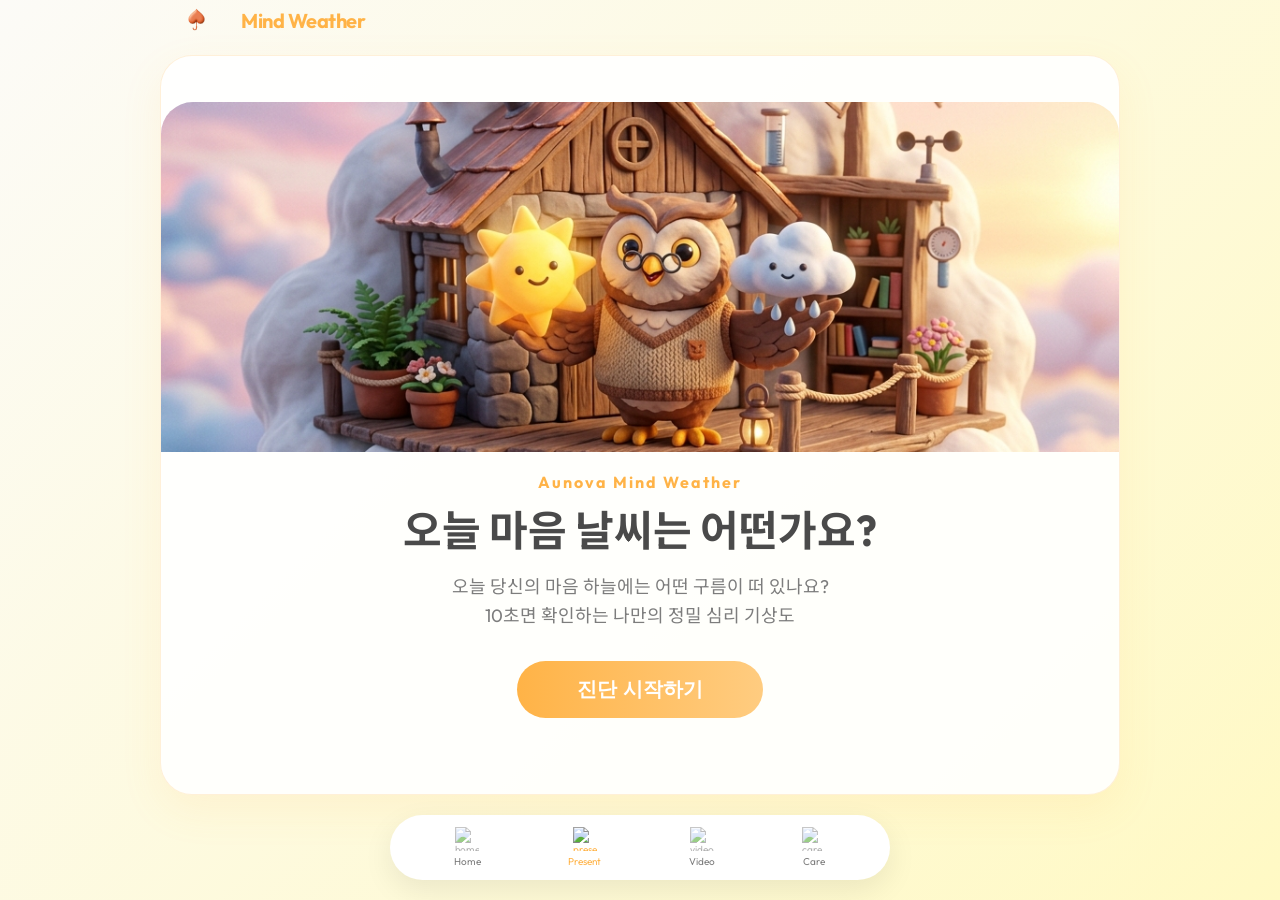
==== index.html @ 7d29cfa2 "style: update menu labels to Home, Present, Video, and Care" ====
<!DOCTYPE html>
<html lang="ko">
<head>
    <meta charset="UTF-8">
    <meta name="viewport" content="width=device-width, initial-scale=1.0">
    <title>마인드웨더(Mind Weather) | 내 마음의 기상 특보</title>
    <meta name="description" content="오늘 당신의 마음 날씨는 어떤가요? 5개 질문으로 알아보는 정밀 심리 기상도.">
    
    <!-- Google Fonts -->
    <link href="https://fonts.googleapis.com/css2?family=Outfit:wght@300;500;700&family=Noto+Sans+KR:wght@300;500;700&display=swap" rel="stylesheet">
    
    <style>
        :root {
            --bg-gradient: linear-gradient(135deg, #FCFBF7 0%, #FFF9C4 100%);
            --primary-color: #FFB347;
            --secondary-color: #E0F2F1;
            --accent-color: #FFE0B2;
            --text-main: #4A4A4A;
            --text-sub: #7D7D7D;
            --box-bg: rgba(255, 255, 255, 0.9);
            --glass-border: rgba(255, 179, 71, 0.2);
        }
        * { margin: 0; padding: 0; box-sizing: border-box; }
        body {
            font-family: 'Outfit', 'Noto Sans KR', sans-serif;
            background: var(--bg-gradient);
            height: 100vh;
            display: flex;
            justify-content: center;
            align-items: center; /* Center again for one-screen view */
            overflow-x: hidden;
            overflow-y: auto;
            color: var(--text-main);
            -ms-overflow-style: none; /* IE and Edge */
            scrollbar-width: none; /* Firefox */
        }
        body::-webkit-scrollbar { display: none; } /* Chrome, Safari and Opera */
        #app-container {
            width: 100%;
            max-width: 480px;
            min-height: 100vh;
            display: flex;
            flex-direction: column;
            position: relative;
            padding: 20px 20px 120px 20px; /* Increased bottom padding for nav */
            box-sizing: border-box;
        }
        .header-logo {
            display: flex;
            align-items: center;
            gap: 8px;
            margin-bottom: 15px;
            z-index: 10;
        }
        .top-logo-img { height: 36px; width: auto; object-fit: contain; }
        .top-logo-text { font-size: 18px; font-weight: 700; color: var(--primary-color); letter-spacing: -0.5px; }
        
        section {
            display: none;
            flex-direction: column;
            align-items: center;
            flex: 1;
            animation: fadeIn 0.5s ease;
        }
        section.active { display: flex; }
        @keyframes fadeIn {
            from { opacity: 0; transform: translateY(10px); }
            to { opacity: 1; transform: translateY(0); }
        }
        .content-box, .question-box, .result-box {
            background: var(--box-bg);
            border: 1px solid var(--glass-border);
            border-radius: 32px;
            padding: 40px 30px;
            width: 100%;
            box-sizing: border-box;
            box-shadow: 0 15px 40px rgba(255, 179, 71, 0.1);
            text-align: center;
        }
        .intro-image-wrapper {
            width: calc(100% + 60px); height: 280px;
            margin: -40px -30px 30px -30px;
            border-radius: 32px 32px 0 0;
            overflow: hidden;
        }
        .intro-img { width: 100%; height: 100%; object-fit: cover; }
        .brand-title {
            font-size: 14px; color: var(--primary-color);
            letter-spacing: 2px; margin-bottom: 5px;
        }
        .test-title { font-size: 32px; margin-bottom: 15px; font-weight: 700; }
        .test-desc {
            font-size: 16px; color: var(--text-sub);
            line-height: 1.6; margin-bottom: 40px;
        }
        .primary-btn {
            background: linear-gradient(to right, var(--primary-color), #FFCC80);
            color: white; border: none;
            padding: 15px 40px; border-radius: 50px;
            font-size: 18px; font-weight: 700;
            cursor: pointer;
            transition: transform 0.3s ease, box-shadow 0.3s ease;
        }
        .primary-btn:hover {
            transform: scale(1.05);
            box-shadow: 0 5px 20px rgba(255, 179, 71, 0.4);
        }
        .progress-bar-container {
            width: 100%; height: 8px;
            background: rgba(0,0,0,0.05);
            border-radius: 10px; margin-bottom: 30px; overflow: hidden;
        }
        #progress-bar-fill {
            width: 10%; height: 100%;
            background: var(--primary-color);
            transition: width 0.3s ease;
        }
        #question-number {
            font-size: 14px; color: var(--primary-color);
            font-weight: 700; margin-bottom: 10px; display: block;
        }
        #question-text { font-size: 22px; margin-bottom: 30px; line-height: 1.4; }
        .option-btn {
            width: 100%; background: white;
            border: 1px solid #ddd; padding: 15px 20px;
            border-radius: 15px; margin-bottom: 12px;
            font-size: 16px; cursor: pointer;
            transition: all 0.2s ease; text-align: left;
        }
        .option-btn:hover {
            border-color: var(--primary-color);
            background: #FFF8E1;
        }
        .result-label { font-size: 16px; color: var(--text-sub); }
        #result-type {
            font-size: 40px; margin: 10px 0 15px 0;
            color: var(--primary-color);
        }
        #result-diagnosis {
            font-size: 15px; color: var(--text-sub);
            line-height: 1.6; margin-bottom: 20px;
        }
        .result-image-wrapper {
            width: 100%; height: 220px;
            background: white; border-radius: 20px;
            margin-bottom: 20px; overflow: hidden;
        }
        #result-img { width: 100%; height: 100%; object-fit: cover; }
        #care-video-section { margin: 15px 0; text-align: left; }
        #care-title {
            font-size: 14px; font-weight: 700;
            color: var(--primary-color);
            margin-bottom: 10px; display: block;
        }
        .video-card {
            background: var(--accent-color); padding: 18px;
            border-radius: 20px; display: flex;
            align-items: center; gap: 15px;
            cursor: pointer; transition: transform 0.2s ease;
        }
        .video-card:hover { transform: scale(1.02); }
        .video-play-btn {
            width: 40px; height: 40px;
            background: white; border-radius: 50%;
            display: flex; justify-content: center;
            align-items: center; color: var(--primary-color);
            font-weight: 700; flex-shrink: 0;
        }
        #care-video-text { font-size: 15px; font-weight: 500; }
        .action-btns { display: flex; gap: 10px; margin-top: 15px; }
        .share-btn, .community-btn {
            flex: 1; padding: 12px; border-radius: 50px;
            border: none; font-weight: 700; cursor: pointer;
            font-size: 14px;
        }
        .share-btn { background: #f5f5f5; color: var(--text-main); }
        .community-btn { background: var(--primary-color); color: white; }
        #bottom-nav {
            position: fixed; bottom: 20px;
            left: 50%; transform: translateX(-50%);
            width: calc(100% - 40px);
            max-width: 440px;
            background: white; height: 65px;
            border-radius: 35px; display: flex;
            justify-content: space-around; align-items: center;
            box-shadow: 0 10px 30px rgba(0,0,0,0.08);
            padding: 0 20px;
            z-index: 100;
        }
        .nav-item {
            display: flex; flex-direction: column;
            align-items: center; font-size: 10px;
            color: var(--text-sub); cursor: pointer;
        }
        .nav-item.active { color: var(--primary-color); }
        .nav-icon { width: 24px; height: 24px; margin-bottom: 4px; opacity: 0.6; }
        .nav-item.active .nav-icon { opacity: 1; }
        /* Loading animation */
        .loading-content { text-align: center; padding-top: 40%; }
        .cloud-loader {
            width: 80px; height: 50px;
            margin: 0 auto 30px auto;
            background: var(--primary-color);
            border-radius: 50px;
            position: relative;
            animation: pulse 1.5s ease-in-out infinite;
        }
        .cloud-loader::before {
            content: ''; position: absolute;
            width: 40px; height: 40px;
            background: var(--primary-color);
            border-radius: 50%;
            top: -20px; left: 15px;
        }
        @keyframes pulse {
            0%, 100% { transform: scale(1); opacity: 0.8; }
            50% { transform: scale(1.1); opacity: 1; }
        }
        .loading-content p {
            font-size: 16px; color: var(--text-sub);
        }
        /* Scrollable result */
        .result-box {
            padding-bottom: 20px;
        }
        /* Video Modal */
        .modal-overlay {
            display: none; position: fixed; top: 0; left: 0; width: 100%; height: 100%;
            background: rgba(0,0,0,0.8); z-index: 1000; justify-content: center; align-items: center;
        }
        .modal-overlay.active { display: flex; animation: fadeIn 0.3s; }
        .modal-content {
            width: 90%; max-width: 500px; background: white; border-radius: 20px; padding: 15px; position: relative;
        }
        .close-btn {
            position: absolute; top: -40px; right: 0; background: none; border: none; color: white;
            font-size: 30px; cursor: pointer;
        }
        .iframe-container {
            position: relative; width: 100%; padding-bottom: 56.25%; /* 16:9 ratio */ height: 0; overflow: hidden; border-radius: 10px;
        }
        .iframe-container iframe {
            position: absolute; top: 0; left: 0; width: 100%; height: 100%;
        }

        /* Responsive PC Additions - Optimized for One-Screen View */
        @media (min-width: 1024px) {
            #app-container { max-width: 1000px; height: 90vh; padding-bottom: 20px; padding-top: 0; }
            #bottom-nav { 
                position: relative; /* Inside container at bottom */
                max-width: 500px; 
                margin: 20px auto 0 auto;
                bottom: 0; left: 0; transform: none;
            }
            .content-box, .question-box, .result-box { 
                padding: 30px 50px; 
                flex: 1;
                display: flex;
                flex-direction: column;
                justify-content: center;
                align-items: center;
            }
            .intro-image-wrapper {
                width: calc(100% + 100px);
                margin: -30px -50px 20px -50px;
                height: 350px; /* Reduced to fit screen */
            }
            .brand-title { font-size: 16px; }
            .test-title { font-size: 42px; margin-bottom: 15px; }
            .test-desc { font-size: 18px; margin-bottom: 30px; }
            .primary-btn { font-size: 20px; padding: 15px 60px; }
            
            .top-logo-img { height: 40px; }
            .top-logo-text { font-size: 20px; }
            
            #question-text { font-size: 28px; }
            .option-btn { font-size: 18px; padding: 18px 30px; }
            
            #result-type { font-size: 56px; }
            #result-diagnosis { font-size: 18px; line-height: 1.5; margin-bottom: 15px; }
            .result-image-wrapper { height: 320px; margin-bottom: 15px; }
            
            #care-video-section { flex: 0; width: 100%; margin: 10px 0; }
            .action-btns { margin-top: 10px; width: 100%; }
        }
    </style>
</head>
<body>
    <div id="app-container">
        <!-- Header Logo -->
        <header class="header-logo">
            <img src="assets/logo.png" alt="Mind Weather Logo" class="top-logo-img">
            <span class="top-logo-text">Mind Weather</span>
        </header>

        <!-- Start Screen -->
        <section id="start-screen" class="active">
            <div class="content-box">
                <div class="intro-image-wrapper">
                    <img src="assets/intro.png" alt="내 마음의 기상청" class="intro-img">
                </div>
                <h1 class="brand-title">Aunova Mind Weather</h1>
                <h2 class="test-title">오늘 마음 날씨는 어떤가요?</h2>
                <p class="test-desc">오늘 당신의 마음 하늘에는 어떤 구름이 떠 있나요?<br>10초면 확인하는 나만의 정밀 심리 기상도</p>
                <button id="start-btn" class="primary-btn">진단 시작하기</button>
            </div>
        </section>

        <!-- Question Screen -->
        <section id="question-screen">
            <div class="progress-bar-container">
                <div id="progress-bar-fill"></div>
            </div>
            <div class="question-box">
                <span id="question-number">Question 01</span>
                <h2 id="question-text">질문을 불러오는 중입니다...</h2>
                <div id="options-container"></div>
            </div>
        </section>

        <!-- Loading Screen -->
        <section id="loading-screen">
            <div class="loading-content">
                <div class="cloud-loader"></div>
                <p>마음 기상청에서 정밀 분석 중입니다...</p>
            </div>
        </section>

        <!-- Result Screen -->
        <section id="result-screen">
            <div class="result-box">
                <span class="result-label">오늘 내 마음의 날씨는</span>
                <h1 id="result-type">맑음</h1>
                <div class="result-image-wrapper">
                    <img id="result-img" src="" alt="결과 이미지">
                </div>
                <p id="result-diagnosis"></p>
                <div id="care-video-section">
                    <span id="care-title">추천 처방 영상</span>
                    <div class="video-card" id="care-video-btn">
                        <div class="video-play-btn">▶</div>
                        <p id="care-video-text">명상 영상 보러가기</p>
                    </div>
                </div>
                <div class="action-btns">
                    <button class="share-btn" id="share-btn">공유하기</button>
                    <button class="community-btn" id="community-btn">커뮤니티 입장</button>
                </div>
            </div>
        </section>

        <!-- Video Modal -->
        <div id="video-modal" class="modal-overlay">
            <div class="modal-content">
                <button id="close-modal-btn" class="close-btn">&times;</button>
                <div class="iframe-container">
                    <iframe id="video-iframe" src="" frameborder="0" allow="accelerometer; autoplay; clipboard-write; encrypted-media; gyroscope; picture-in-picture" allowfullscreen></iframe>
                </div>
            </div>
        </div>

        <!-- Bottom Navigation -->
        <nav id="bottom-nav">
            <div class="nav-item">
                <img src="https://img.icons8.com/material-rounded/48/home.png" class="nav-icon" alt="home">
                <span>Home</span>
            </div>
            <div class="nav-item active">
                <img src="https://img.icons8.com/material-rounded/48/gift.png" class="nav-icon" alt="present">
                <span>Present</span>
            </div>
            <div class="nav-item">
                <img src="https://img.icons8.com/material-rounded/48/video-playlist.png" class="nav-icon" alt="video">
                <span>Video</span>
            </div>
            <div class="nav-item">
                <img src="https://img.icons8.com/material-rounded/48/customer-support.png" class="nav-icon" alt="care">
                <span>Care</span>
            </div>
        </nav>
    </div>

    <script>
    /**
     * Mind Weather - All-in-One Engine v3.0
     * All data embedded inline to eliminate 404 issues
     */
    console.log("Aunova Mind Engine v3.0.0 All-in-One");

    // ===== EMBEDDED DATA =====
    const questions = [
        {
            id: 1,
            text: "오늘 아침 눈을 떴을 때, 당신의 마음 하늘은 어떤 풍경이었나요?",
            options: [
                {text: "밝은 햇살이 비치는 맑은 하늘 ☀️", score: 0},
                {text: "햇살은 있지만 어딘가 개운하지 않은 살짝 흐린 하늘", score: 3},
                {text: "뿌연 구름이 끼어 해가 보이지 않는 하늘 ☁️", score: 5},
                {text: "비가 올 것 같은 어둡고 무거운 하늘", score: 8},
                {text: "눈앞이 보이지 않는 자욱한 안개 속 🌫️", score: 10}
            ]
        },
        {
            id: 2,
            text: "업무나 일상적인 일들을 시작할 때, 마음의 대기 압력은 어떤가요?",
            options: [
                {text: "기분 좋게 발걸음이 가벼운 고기압 💪", score: 0},
                {text: "할 만하지만 예전만큼의 열정은 아닌 상태", score: 3},
                {text: "시작은 하지만 금방 지치는 불안정한 기압", score: 6},
                {text: "조금만 건드려도 소나기가 올 것 같은 저기압 🌧️", score: 8},
                {text: "숨쉬기조차 벅찬 무거운 압박감 ⛈️", score: 10}
            ]
        },
        {
            id: 3,
            text: "집중력이 흐트러질 때, 어떤 행동 패턴이 나타나나요?",
            options: [
                {text: "잠깐 쉬고 다시 활기차게 집중한다 ✨", score: 0},
                {text: "쉬는 시간이 점점 길어지지만 결국 돌아온다", score: 3},
                {text: "죄책감을 느끼면서도 멍하니 스마트폰을 본다 📱", score: 6},
                {text: "그만해야지 하면서도 무기력하게 계속 본다", score: 8},
                {text: "이미 모든 의욕을 상실해 폰조차 보기 힘들다 😶", score: 10}
            ]
        },
        {
            id: 4,
            text: "최근 주변의 좋은 소식이나 슬픈 소식을 들었을 때, 어떻게 느끼시나요?",
            options: [
                {text: "함께 기뻐하거나 슬퍼하며 온전히 공감한다 🤗", score: 0},
                {text: "공감은 하지만 예전처럼 깊이 느껴지진 않는다", score: 3},
                {text: "반응은 하지만 마음속은 무덤덤한 느낌이다", score: 6},
                {text: "나와는 상관없는 일인 듯 감정이 메마른 느낌이다 🏜️", score: 8},
                {text: "더 이상 인간관계 자체에 에너지를 쓰고 싶지 않다", score: 10}
            ]
        },
        {
            id: 5,
            text: "당신에게 '휴식'이란 현재 어떤 의미인가요?",
            options: [
                {text: "새로운 에너지를 채우는 설레는 시간 🌈", score: 0},
                {text: "쉬면 나아지긴 하지만 완전히 회복되진 않는다", score: 3},
                {text: "잠시 멈춰서 간신히 숨을 고르는 시간 😮‍💨", score: 6},
                {text: "쉬어도 죄책감이 들어 제대로 쉬지 못한다", score: 8},
                {text: "아무리 쉬어도 풀리지 않는 늪 같은 시간 🕳️", score: 10}
            ]
        }
    ];

    const resultMapping = [
        {
            type: "맑음 (Clear)",
            score_range: [0, 12],
            image_path: "./assets/clear.png",
            title: "쾌청한 아침 햇살이 내리쬐는 마음",
            diagnosis: "현재 당신의 마음은 구름 한 점 없는 맑은 상태입니다. 에너지가 넘치고 새로운 도전을 시작하기에 최적의 기기압을 가지고 있네요!",
            care_title: "에너지를 더 채워주는 추천 명상",
            care_video_url: "https://www.youtube.com/watch?v=5V2E_7y8iOk",
            color: "#FFB347"
        },
        {
            type: "흐림 (Cloudy)",
            score_range: [13, 25],
            image_path: "./assets/cloudy.png",
            title: "부드러운 구름이 해를 가린 마음",
            diagnosis: "조금씩 피로가 쌓여 시야가 흐려지고 있습니다. 자칫하면 소나기가 내릴 수 있는 불안정한 대기 상태입니다.",
            care_title: "무거워진 마음을 비우는 쇼츠",
            care_video_url: "https://www.youtube.com/shorts/50uXgR9pGz4",
            color: "#FFE0B2"
        },
        {
            type: "안개 (Foggy)",
            score_range: [26, 38],
            image_path: "./assets/foggy.png",
            title: "길을 잃은 자욱한 안개 속 마음",
            diagnosis: "번아웃이 이미 시작되었을 가능성이 커요. 내가 어디로 가고 있는지 흐릿해진 상태입니다.",
            care_title: "안개를 헤쳐나가는 보이스 명상",
            care_video_url: "https://www.youtube.com/watch?v=3R4M7wT8P24",
            color: "#E0F2F1"
        },
        {
            type: "폭풍 (Stormy)",
            score_range: [39, 50],
            image_path: "./assets/stormy.png",
            title: "번개와 폭풍우가 몰아치는 마음",
            diagnosis: "현재 심각한 정서적 탈진 상태입니다. 작은 자극에도 무너질 듯 위태로운 폭풍 경보가 발령되었습니다.",
            care_title: "폭풍우를 멈추는 긴급 마음 처방",
            care_video_url: "https://www.youtube.com/watch?v=MIr3rsfCk_Y",
            color: "#FF8A65"
        }
    ];

    // ===== ENGINE LOGIC =====
    let currentQuestion = 0;
    let totalScore = 0;
    let currentCareUrl = "";

    const startScreen = document.getElementById('start-screen');
    const questionScreen = document.getElementById('question-screen');
    const loadingScreen = document.getElementById('loading-screen');
    const resultScreen = document.getElementById('result-screen');
    const startBtn = document.getElementById('start-btn');
    const questionText = document.getElementById('question-text');
    const optionsContainer = document.getElementById('options-container');
    const progressBar = document.getElementById('progress-bar-fill');
    const questionNumber = document.getElementById('question-number');
    const resultType = document.getElementById('result-type');
    const resultDiagnosis = document.getElementById('result-diagnosis');
    const resultImg = document.getElementById('result-img');
    const careVideoText = document.getElementById('care-video-text');
    const careTitleLabel = document.getElementById('care-title');

    // Start Test
    startBtn.addEventListener('click', () => {
        startScreen.classList.remove('active');
        questionScreen.classList.add('active');
        displayQuestion();
    });

    // Display Question
    function displayQuestion() {
        if (currentQuestion >= questions.length) {
            showLoading();
            return;
        }
        const q = questions[currentQuestion];
        questionNumber.innerText = `Question ${String(currentQuestion + 1).padStart(2, '0')}`;
        questionText.innerText = q.text;
        progressBar.style.width = `${((currentQuestion + 1) / questions.length) * 100}%`;
        optionsContainer.innerHTML = '';
        q.options.forEach(opt => {
            const btn = document.createElement('button');
            btn.className = 'option-btn';
            btn.innerText = opt.text;
            btn.onclick = () => selectOption(opt.score);
            optionsContainer.appendChild(btn);
        });
    }

    // Handle Option Selection
    function selectOption(score) {
        totalScore += score;
        currentQuestion++;
        displayQuestion();
    }

    // Loading
    function showLoading() {
        questionScreen.classList.remove('active');
        loadingScreen.classList.add('active');
        setTimeout(() => {
            loadingScreen.classList.remove('active');
            showResult();
        }, 2500);
    }

    // Show Result
    function showResult() {
        resultScreen.classList.add('active');
        const result = resultMapping.find(r =>
            totalScore >= r.score_range[0] && totalScore <= r.score_range[1]
        ) || resultMapping[0];

        resultType.innerText = result.type;
        resultType.style.color = result.color;
        resultDiagnosis.innerText = result.diagnosis;
        resultImg.src = result.image_path;
        careTitleLabel.innerText = result.care_title;
        currentCareUrl = result.care_video_url;
        careVideoText.innerText = `클릭하여 ${result.type.split(' ')[0]} 처방 영상 보기`;
    }

    // Care Video Click
    const videoModal = document.getElementById('video-modal');
    const videoIframe = document.getElementById('video-iframe');
    const closeModalBtn = document.getElementById('close-modal-btn');

    document.getElementById('care-video-btn').addEventListener('click', (e) => {
        e.preventDefault();
        if (currentCareUrl) {
            let embedUrl = currentCareUrl;
            if (currentCareUrl.includes('watch?v=')) {
                embedUrl = currentCareUrl.replace('watch?v=', 'embed/');
            } else if (currentCareUrl.includes('shorts/')) {
                embedUrl = currentCareUrl.replace('shorts/', 'embed/');
            }
            videoIframe.src = embedUrl;
            videoModal.classList.add('active');
        } else {
            alert("처방 영상을 준비 중입니다.");
        }
    });

    closeModalBtn.addEventListener('click', () => {
        videoModal.classList.remove('active');
        videoIframe.src = "";
    });

    videoModal.addEventListener('click', (e) => {
        if (e.target === videoModal) {
            videoModal.classList.remove('active');
            videoIframe.src = "";
        }
    });

    // Share Button
    document.getElementById('share-btn').addEventListener('click', () => {
        if (navigator.share) {
            navigator.share({
                title: '마인드웨더 - 내 마음의 기상 특보',
                text: `나의 마음 날씨: ${resultType.innerText}`,
                url: window.location.href
            });
        } else {
            navigator.clipboard.writeText(window.location.href);
            alert('링크가 복사되었습니다!');
        }
    });

    // Community Button
    document.getElementById('community-btn').addEventListener('click', () => {
        window.open('https://open.kakao.com/', '_blank');
    });
    </script>
</body>
</html>
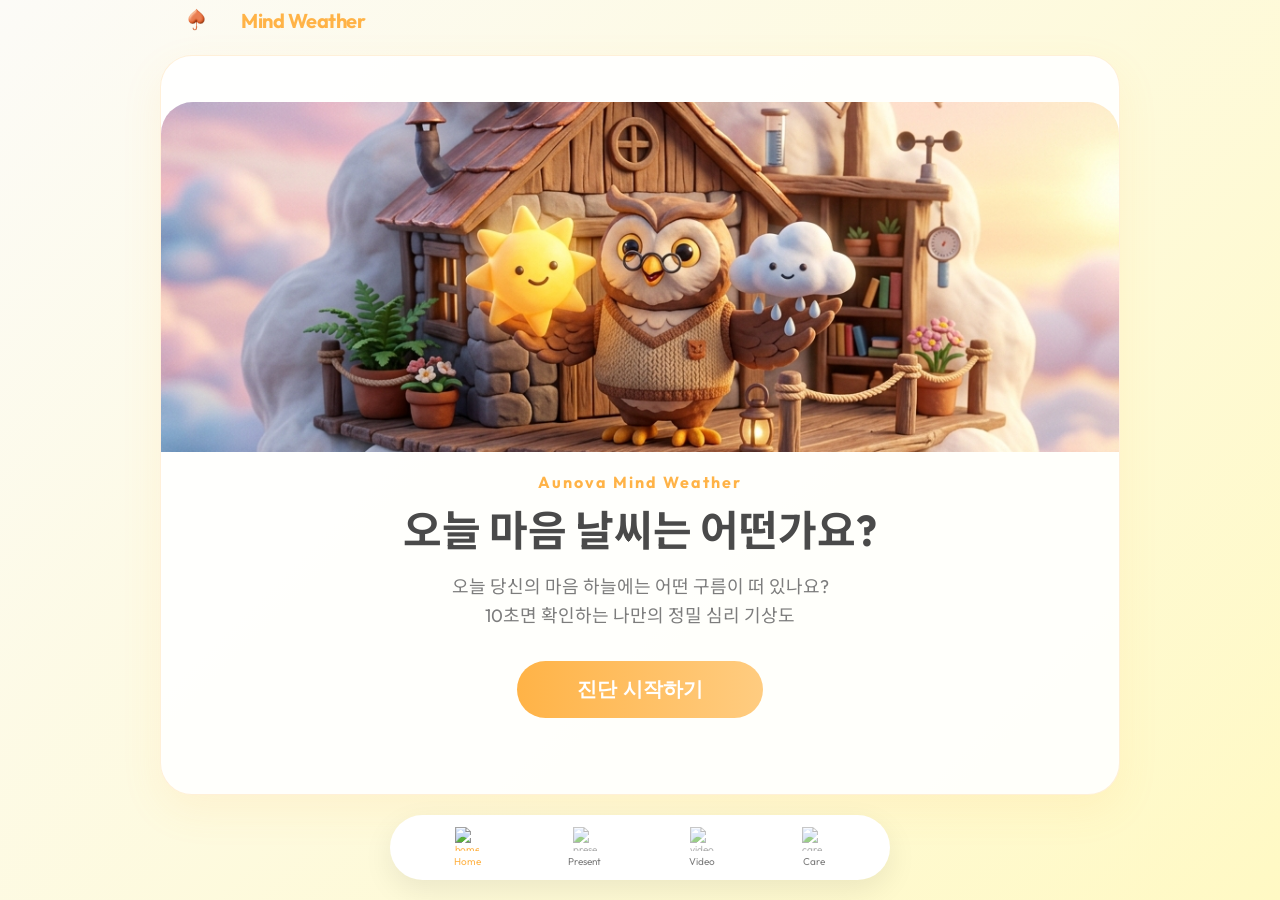
==== commit 6efcc9cd: "feat: implement dynamic navigation active state and home landing logic" ====
--- a/index.html
+++ b/index.html
@@ -361,19 +361,19 @@
 
         <!-- Bottom Navigation -->
         <nav id="bottom-nav">
-            <div class="nav-item">
+            <div class="nav-item active" onclick="setNavActive(this)">
                 <img src="https://img.icons8.com/material-rounded/48/home.png" class="nav-icon" alt="home">
                 <span>Home</span>
             </div>
-            <div class="nav-item active">
+            <div class="nav-item" onclick="setNavActive(this)">
                 <img src="https://img.icons8.com/material-rounded/48/gift.png" class="nav-icon" alt="present">
                 <span>Present</span>
             </div>
-            <div class="nav-item">
+            <div class="nav-item" onclick="setNavActive(this)">
                 <img src="https://img.icons8.com/material-rounded/48/video-playlist.png" class="nav-icon" alt="video">
                 <span>Video</span>
             </div>
-            <div class="nav-item">
+            <div class="nav-item" onclick="setNavActive(this)">
                 <img src="https://img.icons8.com/material-rounded/48/customer-support.png" class="nav-icon" alt="care">
                 <span>Care</span>
             </div>
@@ -616,10 +616,22 @@
         }
     });
 
-    // Community Button
-    document.getElementById('community-btn').addEventListener('click', () => {
-        window.open('https://open.kakao.com/', '_blank');
-    });
+    // Navigation Active State Handler
+    window.setNavActive = function(element) {
+        document.querySelectorAll('.nav-item').forEach(nav => nav.classList.remove('active'));
+        element.classList.add('active');
+        
+        const label = element.querySelector('span').innerText;
+        if (label === 'Home') {
+            location.reload(); // Simple way to go back to landing for now
+        } else if (label === 'Present') {
+            alert("선물(굿즈) 페이지는 준비 중입니다.");
+        } else if (label === 'Video') {
+            alert("영상 페이지는 준비 중입니다.");
+        } else if (label === 'Care') {
+            alert("상담사 연결 페이지는 준비 중입니다.");
+        }
+    };
     </script>
 </body>
 </html>
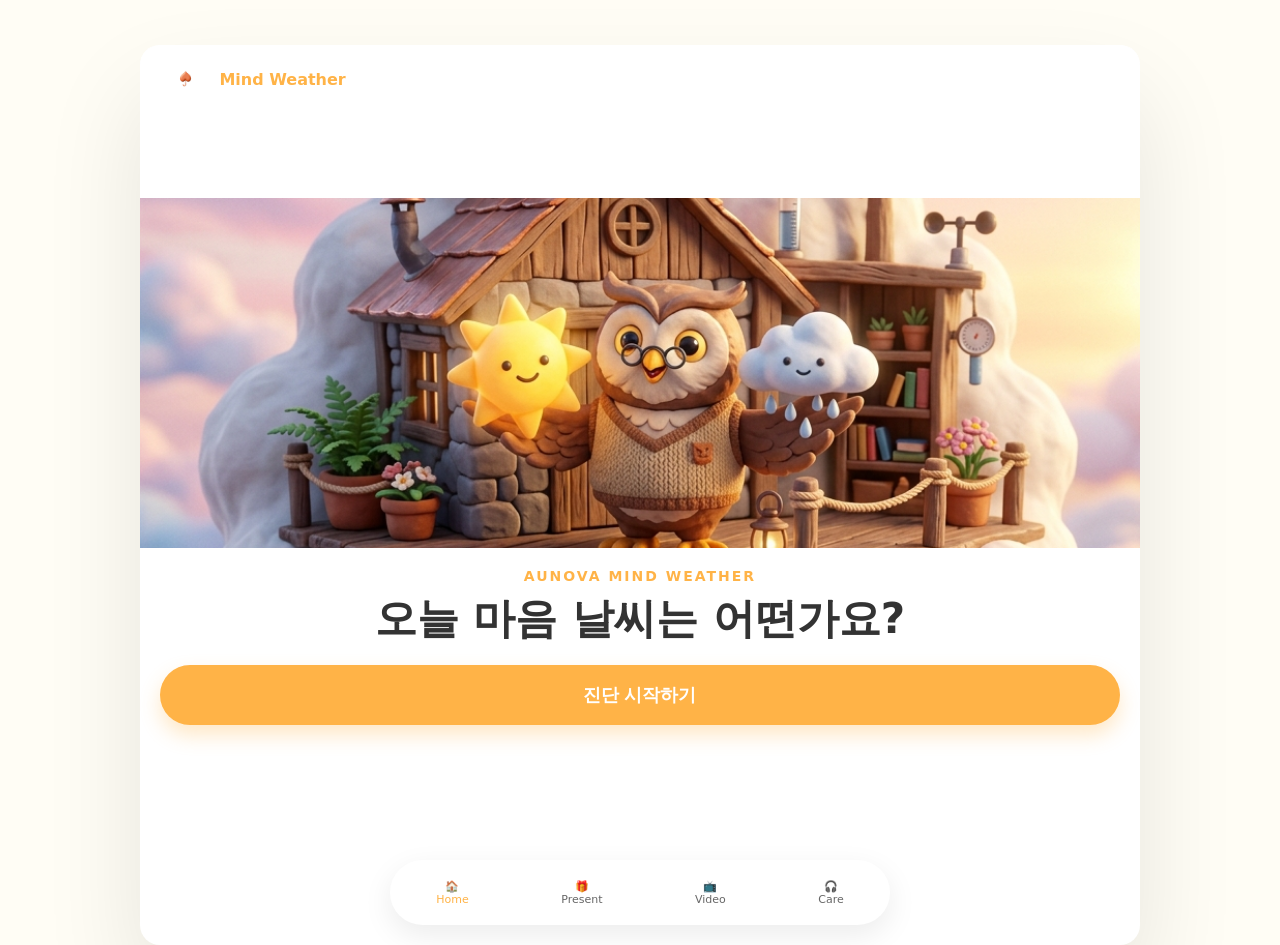
==== commit 9b3a7a29: "fix: apply index.html changes for Vercel deploy" ====
--- a/index.html
+++ b/index.html
@@ -3,322 +3,205 @@
 <head>
     <meta charset="UTF-8">
     <meta name="viewport" content="width=device-width, initial-scale=1.0">
-    <title>마인드웨더(Mind Weather) | 내 마음의 기상 특보</title>
-    <meta name="description" content="오늘 당신의 마음 날씨는 어떤가요? 5개 질문으로 알아보는 정밀 심리 기상도.">
-    
-    <!-- Google Fonts -->
-    <link href="https://fonts.googleapis.com/css2?family=Outfit:wght@300;500;700&family=Noto+Sans+KR:wght@300;500;700&display=swap" rel="stylesheet">
-    
+    <title>마인드웨더 (Mind Weather) | 내 마음의 기상청</title>
+    <link rel="icon" href="assets/favicon.ico">
     <style>
         :root {
-            --bg-gradient: linear-gradient(135deg, #FCFBF7 0%, #FFF9C4 100%);
-            --primary-color: #FFB347;
-            --secondary-color: #E0F2F1;
-            --accent-color: #FFE0B2;
-            --text-main: #4A4A4A;
-            --text-sub: #7D7D7D;
-            --box-bg: rgba(255, 255, 255, 0.9);
-            --glass-border: rgba(255, 179, 71, 0.2);
-        }
-        * { margin: 0; padding: 0; box-sizing: border-box; }
+            --primary-color: #FFB347; /* Warm Orange */
+            --secondary-color: #64B5F6; /* Sky Blue */
+            --accent-color: #FFF9C4; /* Soft Yellow */
+            --text-main: #333333;
+            --text-sub: #666666;
+            --bg-color: #FFFFFF;
+        }
+        * { box-sizing: border-box; margin: 0; padding: 0; -webkit-tap-highlight-color: transparent; }
         body {
-            font-family: 'Outfit', 'Noto Sans KR', sans-serif;
-            background: var(--bg-gradient);
-            height: 100vh;
-            display: flex;
-            justify-content: center;
-            align-items: center; /* Center again for one-screen view */
-            overflow-x: hidden;
-            overflow-y: auto;
+            font-family: 'Pretendard', -apple-system, BlinkMacSystemFont, system-ui, Roboto, sans-serif;
+            background-color: #FFFDF5;
             color: var(--text-main);
-            -ms-overflow-style: none; /* IE and Edge */
-            scrollbar-width: none; /* Firefox */
-        }
-        body::-webkit-scrollbar { display: none; } /* Chrome, Safari and Opera */
+            display: flex; justify-content: center; align-items: flex-start;
+            min-height: 100vh; overflow-x: hidden;
+        }
         #app-container {
-            width: 100%;
-            max-width: 480px;
-            min-height: 100vh;
-            display: flex;
-            flex-direction: column;
-            position: relative;
-            padding: 20px 20px 120px 20px; /* Increased bottom padding for nav */
-            box-sizing: border-box;
+            width: 100%; max-width: 480px;
+            background: white; min-height: 100vh;
+            position: relative; overflow: hidden;
+            display: flex; flex-direction: column;
         }
         .header-logo {
-            display: flex;
-            align-items: center;
-            gap: 8px;
-            margin-bottom: 15px;
-            z-index: 10;
-        }
-        .top-logo-img { height: 36px; width: auto; object-fit: contain; }
-        .top-logo-text { font-size: 18px; font-weight: 700; color: var(--primary-color); letter-spacing: -0.5px; }
+            padding: 20px; display: flex; align-items: center; gap: 8px;
+            position: sticky; top: 0; background: rgba(255,255,255,0.9);
+            backdrop-filter: blur(10px); z-index: 50;
+        }
+        .top-logo-img { height: 28px; }
+        .top-logo-text { font-weight: 800; font-size: 16px; color: var(--primary-color); }
         
-        section {
-            display: none;
-            flex-direction: column;
-            align-items: center;
-            flex: 1;
-            animation: fadeIn 0.5s ease;
-        }
-        section.active { display: flex; }
-        @keyframes fadeIn {
-            from { opacity: 0; transform: translateY(10px); }
-            to { opacity: 1; transform: translateY(0); }
-        }
-        .content-box, .question-box, .result-box {
-            background: var(--box-bg);
-            border: 1px solid var(--glass-border);
-            border-radius: 32px;
-            padding: 40px 30px;
-            width: 100%;
-            box-sizing: border-box;
-            box-shadow: 0 15px 40px rgba(255, 179, 71, 0.1);
-            text-align: center;
-        }
-        .intro-image-wrapper {
-            width: calc(100% + 60px); height: 280px;
-            margin: -40px -30px 30px -30px;
-            border-radius: 32px 32px 0 0;
-            overflow: hidden;
+        section { display: none; padding: 20px; flex: 1; }
+        section.active { display: flex; flex-direction: column; animation: fadeIn 0.4s ease-out; }
+        
+        @keyframes fadeIn { from { opacity: 0; transform: translateY(10px); } to { opacity: 1; transform: translateY(0); } }
+
+        /* Start Screen */
+        .content-box { text-align: center; }
+        .intro-image-wrapper { 
+            width: calc(100% + 40px); margin: -20px -20px 30px -20px;
+            height: 480px; background: #FFF9C4; overflow: hidden;
         }
         .intro-img { width: 100%; height: 100%; object-fit: cover; }
-        .brand-title {
-            font-size: 14px; color: var(--primary-color);
-            letter-spacing: 2px; margin-bottom: 5px;
-        }
-        .test-title { font-size: 32px; margin-bottom: 15px; font-weight: 700; }
-        .test-desc {
-            font-size: 16px; color: var(--text-sub);
-            line-height: 1.6; margin-bottom: 40px;
-        }
+        .brand-title { font-size: 14px; font-weight: 600; color: var(--primary-color); text-transform: uppercase; letter-spacing: 2px; }
+        .test-title { font-size: 32px; font-weight: 800; margin: 10px 0 20px; line-height: 1.2; }
+        .test-desc { font-size: 16px; color: var(--text-sub); line-height: 1.6; margin-bottom: 40px; }
         .primary-btn {
-            background: linear-gradient(to right, var(--primary-color), #FFCC80);
-            color: white; border: none;
-            padding: 15px 40px; border-radius: 50px;
-            font-size: 18px; font-weight: 700;
-            cursor: pointer;
-            transition: transform 0.3s ease, box-shadow 0.3s ease;
-        }
-        .primary-btn:hover {
-            transform: scale(1.05);
-            box-shadow: 0 5px 20px rgba(255, 179, 71, 0.4);
-        }
-        .progress-bar-container {
-            width: 100%; height: 8px;
-            background: rgba(0,0,0,0.05);
-            border-radius: 10px; margin-bottom: 30px; overflow: hidden;
-        }
-        #progress-bar-fill {
-            width: 10%; height: 100%;
-            background: var(--primary-color);
-            transition: width 0.3s ease;
-        }
-        #question-number {
-            font-size: 14px; color: var(--primary-color);
-            font-weight: 700; margin-bottom: 10px; display: block;
-        }
-        #question-text { font-size: 22px; margin-bottom: 30px; line-height: 1.4; }
+            background: var(--primary-color); color: white;
+            border: none; padding: 18px 40px; border-radius: 50px;
+            font-size: 18px; font-weight: 700; cursor: pointer;
+            box-shadow: 0 10px 20px rgba(255, 179, 71, 0.3);
+            transition: all 0.2s ease;
+        }
+        .primary-btn:active { transform: scale(0.96); }
+
+        /* Question Screen */
+        .progress-bar {
+            width: 100%; height: 6px; background: #EEEEEE;
+            border-radius: 10px; margin-bottom: 30px;
+        }
+        .progress-fill {
+            height: 100%; background: var(--primary-color);
+            width: 10%; border-radius: 10px; transition: width 0.3s ease;
+        }
+        #question-number { font-size: 14px; font-weight: 700; color: var(--primary-color); }
+        #question-text { font-size: 22px; font-weight: 700; margin: 15px 0 30px; line-height: 1.4; height: 3.2em; display: flex; align-items: flex-start; }
         .option-btn {
-            width: 100%; background: white;
-            border: 1px solid #ddd; padding: 15px 20px;
-            border-radius: 15px; margin-bottom: 12px;
-            font-size: 16px; cursor: pointer;
-            transition: all 0.2s ease; text-align: left;
-        }
-        .option-btn:hover {
-            border-color: var(--primary-color);
-            background: #FFF8E1;
-        }
-        .result-label { font-size: 16px; color: var(--text-sub); }
-        #result-type {
-            font-size: 40px; margin: 10px 0 15px 0;
-            color: var(--primary-color);
+            width: 100%; padding: 16px 20px; margin-bottom: 12px;
+            background: #F8F9FA; border: 2px solid #F1F3F5;
+            border-radius: 15px; text-align: left; font-size: 16px;
+            color: var(--text-main); font-weight: 500; cursor: pointer;
+            transition: all 0.2s;
+        }
+        .option-btn:hover { background: var(--accent-color); border-color: var(--primary-color); }
+        .option-btn:active { background: var(--accent-color); transform: scale(0.98); }
+
+        /* Subjective Box */
+        .subjective-box { display: none; }
+        .subjective-box.active { display: block; }
+        .subjective-input {
+            width: 100%; height: 120px; padding: 15px; border-radius: 15px;
+            border: 2px solid var(--accent-color); font-size: 16px; margin-top: 15px;
+            resize: none; outline: none; transition: border-color 0.3s;
+        }
+        .subjective-input:focus { border-color: var(--primary-color); }
+
+        /* Result Screen */
+        .result-box { text-align: center; }
+        .result-label { font-size: 14px; color: var(--text-sub); font-weight: 600; }
+        #result-type { font-size: 48px; font-weight: 900; margin: 5px 0 15px; }
+        
+        .result-image-wrapper {
+            width: calc(100% + 40px); margin: -20px -20px 20px -20px;
+            height: 320px; background: #fdf6e3; overflow: hidden;
+            display: flex; justify-content: center; align-items: center;
+            border-bottom: 3px solid rgba(255, 179, 71, 0.1);
+        }
+        #result-img { 
+            max-width: 100%; max-height: 100%; width: auto; height: auto;
+            transform: scale(1.1); object-fit: contain; 
         }
         #result-diagnosis {
             font-size: 15px; color: var(--text-sub);
             line-height: 1.6; margin-bottom: 20px;
         }
-        .result-image-wrapper {
-            width: 100%; height: 220px;
-            background: white; border-radius: 20px;
-            margin-bottom: 20px; overflow: hidden;
-        }
-        #result-img { width: 100%; height: 100%; object-fit: cover; }
         #care-video-section { margin: 15px 0; text-align: left; }
         #care-title {
-            font-size: 14px; font-weight: 700;
-            color: var(--primary-color);
+            font-size: 14px; font-weight: 700; color: var(--primary-color);
             margin-bottom: 10px; display: block;
         }
         .video-card {
-            background: var(--accent-color); padding: 18px;
-            border-radius: 20px; display: flex;
-            align-items: center; gap: 15px;
-            cursor: pointer; transition: transform 0.2s ease;
-        }
-        .video-card:hover { transform: scale(1.02); }
+            background: var(--accent-color); padding: 18px; border-radius: 20px;
+            display: flex; align-items: center; gap: 15px; cursor: pointer;
+        }
         .video-play-btn {
-            width: 40px; height: 40px;
-            background: white; border-radius: 50%;
-            display: flex; justify-content: center;
-            align-items: center; color: var(--primary-color);
-            font-weight: 700; flex-shrink: 0;
+            width: 40px; height: 40px; background: white; border-radius: 50%;
+            display: flex; justify-content: center; align-items: center;
+            color: var(--primary-color); font-weight: 700; flex-shrink: 0;
         }
         #care-video-text { font-size: 15px; font-weight: 500; }
         .action-btns { display: flex; gap: 10px; margin-top: 15px; }
         .share-btn, .community-btn {
-            flex: 1; padding: 12px; border-radius: 50px;
-            border: none; font-weight: 700; cursor: pointer;
-            font-size: 14px;
+            flex: 1; padding: 12px; border-radius: 50px; border: none; font-weight: 700; cursor: pointer;
         }
         .share-btn { background: #f5f5f5; color: var(--text-main); }
         .community-btn { background: var(--primary-color); color: white; }
+
+        /* Navigation */
         #bottom-nav {
-            position: fixed; bottom: 20px;
-            left: 50%; transform: translateX(-50%);
-            width: calc(100% - 40px);
-            max-width: 440px;
-            background: white; height: 65px;
-            border-radius: 35px; display: flex;
+            position: fixed; bottom: 20px; left: 50%; transform: translateX(-50%);
+            width: calc(100% - 40px); max-width: 440px; background: white;
+            height: 65px; border-radius: 35px; display: flex;
             justify-content: space-around; align-items: center;
-            box-shadow: 0 10px 30px rgba(0,0,0,0.08);
-            padding: 0 20px;
-            z-index: 100;
-        }
-        .nav-item {
-            display: flex; flex-direction: column;
-            align-items: center; font-size: 10px;
-            color: var(--text-sub); cursor: pointer;
-        }
+            box-shadow: 0 10px 30px rgba(0,0,0,0.08); z-index: 100;
+        }
+        .nav-item { display: flex; flex-direction: column; align-items: center; font-size: 11px; color: var(--text-sub); cursor: pointer; }
         .nav-item.active { color: var(--primary-color); }
         .nav-icon { width: 24px; height: 24px; margin-bottom: 4px; opacity: 0.6; }
         .nav-item.active .nav-icon { opacity: 1; }
-        /* Loading animation */
+
+        /* Loading */
         .loading-content { text-align: center; padding-top: 40%; }
-        .cloud-loader {
-            width: 80px; height: 50px;
-            margin: 0 auto 30px auto;
-            background: var(--primary-color);
-            border-radius: 50px;
-            position: relative;
-            animation: pulse 1.5s ease-in-out infinite;
-        }
-        .cloud-loader::before {
-            content: ''; position: absolute;
-            width: 40px; height: 40px;
-            background: var(--primary-color);
-            border-radius: 50%;
-            top: -20px; left: 15px;
-        }
-        @keyframes pulse {
-            0%, 100% { transform: scale(1); opacity: 0.8; }
-            50% { transform: scale(1.1); opacity: 1; }
-        }
-        .loading-content p {
-            font-size: 16px; color: var(--text-sub);
-        }
-        /* Scrollable result */
-        .result-box {
-            padding-bottom: 20px;
-        }
+        .cloud-loader { width: 80px; height: 50px; margin: 0 auto 30px auto; background: var(--primary-color); border-radius: 50px; position: relative; animation: pulse 1.5s infinite; }
+        .cloud-loader::before { content: ''; position: absolute; width: 40px; height: 40px; background: var(--primary-color); border-radius: 50%; top: -20px; left: 15px; }
+        @keyframes pulse { 0%, 100% { transform: scale(1); opacity: 0.8; } 50% { transform: scale(1.1); opacity: 1; } }
+
         /* Video Modal */
-        .modal-overlay {
-            display: none; position: fixed; top: 0; left: 0; width: 100%; height: 100%;
-            background: rgba(0,0,0,0.8); z-index: 1000; justify-content: center; align-items: center;
-        }
-        .modal-overlay.active { display: flex; animation: fadeIn 0.3s; }
-        .modal-content {
-            width: 90%; max-width: 500px; background: white; border-radius: 20px; padding: 15px; position: relative;
-        }
-        .close-btn {
-            position: absolute; top: -40px; right: 0; background: none; border: none; color: white;
-            font-size: 30px; cursor: pointer;
-        }
-        .iframe-container {
-            position: relative; width: 100%; padding-bottom: 56.25%; /* 16:9 ratio */ height: 0; overflow: hidden; border-radius: 10px;
-        }
-        .iframe-container iframe {
-            position: absolute; top: 0; left: 0; width: 100%; height: 100%;
-        }
-
-        /* Responsive PC Additions - Optimized for One-Screen View */
+        .modal-overlay { display: none; position: fixed; top: 0; left: 0; width: 100%; height: 100%; background: rgba(0,0,0,0.8); z-index: 1000; justify-content: center; align-items: center; }
+        .modal-overlay.active { display: flex; }
+        .modal-content { width: 90%; max-width: 500px; background: white; border-radius: 20px; padding: 15px; position: relative; }
+        .close-btn { position: absolute; top: -40px; right: 0; background: none; border: none; color: white; font-size: 30px; cursor: pointer; }
+        .iframe-container { position: relative; width: 100%; padding-bottom: 56.25%; height: 0; overflow: hidden; border-radius: 10px; }
+        .iframe-container iframe { position: absolute; top: 0; left: 0; width: 100%; height: 100%; }
+
         @media (min-width: 1024px) {
-            #app-container { max-width: 1000px; height: 90vh; padding-bottom: 20px; padding-top: 0; }
-            #bottom-nav { 
-                position: relative; /* Inside container at bottom */
-                max-width: 500px; 
-                margin: 20px auto 0 auto;
-                bottom: 0; left: 0; transform: none;
-            }
-            .content-box, .question-box, .result-box { 
-                padding: 30px 50px; 
-                flex: 1;
-                display: flex;
-                flex-direction: column;
-                justify-content: center;
-                align-items: center;
-            }
-            .intro-image-wrapper {
-                width: calc(100% + 100px);
-                margin: -30px -50px 20px -50px;
-                height: 350px; /* Reduced to fit screen */
-            }
-            .brand-title { font-size: 16px; }
-            .test-title { font-size: 42px; margin-bottom: 15px; }
-            .test-desc { font-size: 18px; margin-bottom: 30px; }
-            .primary-btn { font-size: 20px; padding: 15px 60px; }
-            
-            .top-logo-img { height: 40px; }
-            .top-logo-text { font-size: 20px; }
-            
-            #question-text { font-size: 28px; }
-            .option-btn { font-size: 18px; padding: 18px 30px; }
-            
-            #result-type { font-size: 56px; }
-            #result-diagnosis { font-size: 18px; line-height: 1.5; margin-bottom: 15px; }
-            .result-image-wrapper { height: 320px; margin-bottom: 15px; }
-            
-            #care-video-section { flex: 0; width: 100%; margin: 10px 0; }
-            .action-btns { margin-top: 10px; width: 100%; }
+            #app-container { max-width: 1000px; height: 90vh; padding-bottom: 20px; margin-top: 5vh; border-radius: 20px; box-shadow: 0 50px 100px rgba(0,0,0,0.1); }
+            #bottom-nav { position: relative; max-width: 500px; margin: 20px auto 0; bottom: 0; left: 0; transform: none; }
+            .content-box, .question-box, .result-box { flex: 1; display: flex; flex-direction: column; justify-content: center; }
+            .intro-image-wrapper { width: calc(100% + 100px); margin: -30px -50px 20px; height: 350px; }
+            .test-title { font-size: 42px; }
+            .result-image-wrapper { width: calc(100% + 100px); margin: -30px -50px 20px; height: 320px; }
         }
     </style>
 </head>
 <body>
     <div id="app-container">
-        <!-- Header Logo -->
         <header class="header-logo">
-            <img src="assets/logo.png" alt="Mind Weather Logo" class="top-logo-img">
+            <img src="assets/logo.png" alt="Logo" class="top-logo-img">
             <span class="top-logo-text">Mind Weather</span>
         </header>
 
-        <!-- Start Screen -->
         <section id="start-screen" class="active">
             <div class="content-box">
-                <div class="intro-image-wrapper">
-                    <img src="assets/intro.png" alt="내 마음의 기상청" class="intro-img">
-                </div>
-                <h1 class="brand-title">Aunova Mind Weather</h1>
-                <h2 class="test-title">오늘 마음 날씨는 어떤가요?</h2>
-                <p class="test-desc">오늘 당신의 마음 하늘에는 어떤 구름이 떠 있나요?<br>10초면 확인하는 나만의 정밀 심리 기상도</p>
+                <div class="intro-image-wrapper"><img src="assets/intro.png" class="intro-img"></div>
+                <span class="brand-title">Aunova Mind Weather</span>
+                <h1 class="test-title">오늘 마음 날씨는 어떤가요?</h1>
                 <button id="start-btn" class="primary-btn">진단 시작하기</button>
             </div>
         </section>
 
-        <!-- Question Screen -->
         <section id="question-screen">
-            <div class="progress-bar-container">
-                <div id="progress-bar-fill"></div>
-            </div>
             <div class="question-box">
-                <span id="question-number">Question 01</span>
-                <h2 id="question-text">질문을 불러오는 중입니다...</h2>
-                <div id="options-container"></div>
+                <div class="progress-bar"><div class="progress-fill" id="progress-bar-fill"></div></div>
+                <div id="mc-area">
+                    <span id="question-number">Question 01</span>
+                    <h2 id="question-text">불러오는 중...</h2>
+                    <div id="options-container"></div>
+                </div>
+                <div id="subjective-area" class="subjective-box">
+                    <span>마지막 질문</span>
+                    <h2>오늘 당신의 기분을 날씨로 한 단어로 표현한다면? 그 이유는 무엇인가요?</h2>
+                    <textarea class="subjective-input" id="subjective-input" placeholder="예: 소나기, 아침에 갑자기 당황스러웠어요."></textarea>
+                    <button id="submit-btn" class="primary-btn" style="margin-top: 20px; width: 100%;">분석 결과 보기</button>
+                </div>
             </div>
         </section>
 
-        <!-- Loading Screen -->
         <section id="loading-screen">
             <div class="loading-content">
                 <div class="cloud-loader"></div>
@@ -326,20 +209,17 @@
             </div>
         </section>
 
-        <!-- Result Screen -->
         <section id="result-screen">
             <div class="result-box">
                 <span class="result-label">오늘 내 마음의 날씨는</span>
                 <h1 id="result-type">맑음</h1>
-                <div class="result-image-wrapper">
-                    <img id="result-img" src="" alt="결과 이미지">
-                </div>
+                <div class="result-image-wrapper"><img id="result-img" src=""></div>
                 <p id="result-diagnosis"></p>
                 <div id="care-video-section">
                     <span id="care-title">추천 처방 영상</span>
                     <div class="video-card" id="care-video-btn">
                         <div class="video-play-btn">▶</div>
-                        <p id="care-video-text">명상 영상 보러가기</p>
+                        <span id="care-video-text">영상 보기</span>
                     </div>
                 </div>
                 <div class="action-btns">
@@ -349,289 +229,112 @@
             </div>
         </section>
 
-        <!-- Video Modal -->
-        <div id="video-modal" class="modal-overlay">
-            <div class="modal-content">
-                <button id="close-modal-btn" class="close-btn">&times;</button>
-                <div class="iframe-container">
-                    <iframe id="video-iframe" src="" frameborder="0" allow="accelerometer; autoplay; clipboard-write; encrypted-media; gyroscope; picture-in-picture" allowfullscreen></iframe>
-                </div>
-            </div>
-        </div>
-
-        <!-- Bottom Navigation -->
         <nav id="bottom-nav">
-            <div class="nav-item active" onclick="setNavActive(this)">
-                <img src="https://img.icons8.com/material-rounded/48/home.png" class="nav-icon" alt="home">
-                <span>Home</span>
-            </div>
-            <div class="nav-item" onclick="setNavActive(this)">
-                <img src="https://img.icons8.com/material-rounded/48/gift.png" class="nav-icon" alt="present">
-                <span>Present</span>
-            </div>
-            <div class="nav-item" onclick="setNavActive(this)">
-                <img src="https://img.icons8.com/material-rounded/48/video-playlist.png" class="nav-icon" alt="video">
-                <span>Video</span>
-            </div>
-            <div class="nav-item" onclick="setNavActive(this)">
-                <img src="https://img.icons8.com/material-rounded/48/customer-support.png" class="nav-icon" alt="care">
-                <span>Care</span>
-            </div>
+            <div class="nav-item active" onclick="setNavActive(this)">🏠<span>Home</span></div>
+            <div class="nav-item" onclick="setNavActive(this)">🎁<span>Present</span></div>
+            <div class="nav-item" onclick="setNavActive(this)">📺<span>Video</span></div>
+            <div class="nav-item" onclick="setNavActive(this)">🎧<span>Care</span></div>
         </nav>
     </div>
 
+    <div id="video-modal" class="modal-overlay">
+        <div class="modal-content">
+            <button id="close-modal-btn" class="close-btn">&times;</button>
+            <div class="iframe-container"><iframe id="video-iframe" src="" frameborder="0" allowfullscreen></iframe></div>
+        </div>
+    </div>
+
     <script>
-    /**
-     * Mind Weather - All-in-One Engine v3.0
-     * All data embedded inline to eliminate 404 issues
-     */
-    console.log("Aunova Mind Engine v3.0.0 All-in-One");
-
-    // ===== EMBEDDED DATA =====
-    const questions = [
-        {
-            id: 1,
-            text: "오늘 아침 눈을 떴을 때, 당신의 마음 하늘은 어떤 풍경이었나요?",
-            options: [
-                {text: "밝은 햇살이 비치는 맑은 하늘 ☀️", score: 0},
-                {text: "햇살은 있지만 어딘가 개운하지 않은 살짝 흐린 하늘", score: 3},
-                {text: "뿌연 구름이 끼어 해가 보이지 않는 하늘 ☁️", score: 5},
-                {text: "비가 올 것 같은 어둡고 무거운 하늘", score: 8},
-                {text: "눈앞이 보이지 않는 자욱한 안개 속 🌫️", score: 10}
-            ]
-        },
-        {
-            id: 2,
-            text: "업무나 일상적인 일들을 시작할 때, 마음의 대기 압력은 어떤가요?",
-            options: [
-                {text: "기분 좋게 발걸음이 가벼운 고기압 💪", score: 0},
-                {text: "할 만하지만 예전만큼의 열정은 아닌 상태", score: 3},
-                {text: "시작은 하지만 금방 지치는 불안정한 기압", score: 6},
-                {text: "조금만 건드려도 소나기가 올 것 같은 저기압 🌧️", score: 8},
-                {text: "숨쉬기조차 벅찬 무거운 압박감 ⛈️", score: 10}
-            ]
-        },
-        {
-            id: 3,
-            text: "집중력이 흐트러질 때, 어떤 행동 패턴이 나타나나요?",
-            options: [
-                {text: "잠깐 쉬고 다시 활기차게 집중한다 ✨", score: 0},
-                {text: "쉬는 시간이 점점 길어지지만 결국 돌아온다", score: 3},
-                {text: "죄책감을 느끼면서도 멍하니 스마트폰을 본다 📱", score: 6},
-                {text: "그만해야지 하면서도 무기력하게 계속 본다", score: 8},
-                {text: "이미 모든 의욕을 상실해 폰조차 보기 힘들다 😶", score: 10}
-            ]
-        },
-        {
-            id: 4,
-            text: "최근 주변의 좋은 소식이나 슬픈 소식을 들었을 때, 어떻게 느끼시나요?",
-            options: [
-                {text: "함께 기뻐하거나 슬퍼하며 온전히 공감한다 🤗", score: 0},
-                {text: "공감은 하지만 예전처럼 깊이 느껴지진 않는다", score: 3},
-                {text: "반응은 하지만 마음속은 무덤덤한 느낌이다", score: 6},
-                {text: "나와는 상관없는 일인 듯 감정이 메마른 느낌이다 🏜️", score: 8},
-                {text: "더 이상 인간관계 자체에 에너지를 쓰고 싶지 않다", score: 10}
-            ]
-        },
-        {
-            id: 5,
-            text: "당신에게 '휴식'이란 현재 어떤 의미인가요?",
-            options: [
-                {text: "새로운 에너지를 채우는 설레는 시간 🌈", score: 0},
-                {text: "쉬면 나아지긴 하지만 완전히 회복되진 않는다", score: 3},
-                {text: "잠시 멈춰서 간신히 숨을 고르는 시간 😮‍💨", score: 6},
-                {text: "쉬어도 죄책감이 들어 제대로 쉬지 못한다", score: 8},
-                {text: "아무리 쉬어도 풀리지 않는 늪 같은 시간 🕳️", score: 10}
-            ]
-        }
+    const questionPool = [
+        { id: 1, text: "오늘 아침 눈을 떴을 때, 마음 하늘은 어떤 풍경이었나요?", options: [{text: "맑은 아침 햇살 ☀️", score: 0}, {text: "약간 흐린 하늘", score: 3}, {text: "뿌연 잿빛 구름 ☁️", score: 5}, {text: "비가 올 듯한 무거운 하늘", score: 8}, {text: "길을 잃은 자욱한 안개 🌫️", score: 10}] },
+        { id: 2, text: "업무나 일상 업무를 시작할 때, 현재 마음의 기압은?", options: [{text: "가벼운 고기압 💪", score: 0}, {text: "평범한 기압", score: 3}, {text: "다소 무거운 공기", score: 5}, {text: "축축한 저기압 🌧️", score: 8}, {text: "숨이 턱 막히는 고전압 ⛈️", score: 10}] },
+        { id: 3, text: "작은 실수를 했을 때, 마음의 바람 세기는 어떤가요?", options: [{text: "가벼운 소풍 같은 미풍 🍃", score: 0}, {text: "조금 신경 쓰이는 바람", score: 3}, {text: "먼지가 날리는 강한 바람", score: 6}, {text: "모든 것을 뒤흔드는 광풍", score: 8}, {text: "내 안을 휩쓰는 거대한 태풍 🌪️", score: 10}] },
+        { id: 4, text: "주변의 기쁜 소식에 내 마음의 온도 변화는?", options: [{text: "따뜻하고 온화함 🔥", score: 0}, {text: "적당한 온기", score: 3}, {text: "미지근한 느낌", score: 6}, {text: "조금 서늘한 기분", score: 8}, {text: "차가운 겨울 바람 ❄️", score: 10}] },
+        { id: 5, text: "휴식 시간을 가질 때, 나는 어떤 구름 위에 있나요?", options: [{text: "폭신폭신한 뭉게구름 🌈", score: 0}, {text: "잠깐 쉬어가는 얇은 구름", score: 3}, {text: "그냥 멈춰있는 고요한 구름", score: 6}, {text: "금방이라도 비를 뿌릴 먹구름", score: 8}, {text: "눈앞을 가리는 캄캄한 어둠 🌑", score: 10}] },
+        { id: 6, text: "예정에 없던 돌발 상황이 생기면 내 마음의 번개는?", options: [{text: "깜빡이는 작은 불꽃 ⚡", score: 0}, {text: "한두 번 으르렁거리는 천둥", score: 4}, {text: "당황함에 번쩍이는 섬광", score: 7}, {text: "온몸이 굳는 강한 낙뢰", score: 9}, {text: "세상이 부서질 듯한 대폭발 🎇", score: 10}] },
+        { id: 7, text: "다른 사람과의 대화 후, 내 마음의 습도는 어떤가요?", options: [{text: "보송보송하고 쾌적함 ✨", score: 0}, {text: "살짝 땀이 밴 정도", score: 3}, {text: "끈적끈적한 불쾌지수", score: 6}, {text: "물에 젖은 듯 축 처진 상태", score: 8}, {text: "곰팡이가 필 듯 습한 지하실", score: 10}] },
+        { id: 8, text: "거울 속 내 표정에서 느껴지는 일조량은?", options: [{text: "눈부신 한여름 태양 🌞", score: 0}, {text: "화사한 봄날의 햇살", score: 3}, {text: "그늘진 저녁 노을", score: 6}, {text: "구름 뒤에 숨은 흐릿한 빛", score: 8}, {text: "빛 한 점 없는 한밤중 🌌", score: 10}] },
+        { id: 9, text: "잠들기 전, 오늘 하루라는 날씨를 기억하는 습관은?", options: [{text: "내일을 기대하며 단잠 🌟", score: 0}, {text: "무난하게 넘기기", score: 3}, {text: "조금 아쉬운 밤", score: 6}, {text: "후회와 걱정의 빗줄기", score: 9}, {text: "악몽 같은 추위에 떨며 기상", score: 10}] },
+        { id: 10, text: "나에게 에너지를 주는 원동력을 날씨로 비유한다면?", options: [{text: "만물을 채우는 햇빛 🌱", score: 0}, {text: "시원하게 씻어주는 비", score: 4}, {text: "세상을 뒤덮는 고요한 눈", score: 7}, {text: "잠시 스치는 계절의 향기", score: 9}, {text: "아무것도 없는 무색무취 🌫️", score: 10}] }
     ];
 
     const resultMapping = [
-        {
-            type: "맑음 (Clear)",
-            score_range: [0, 12],
-            image_path: "./assets/clear.png",
-            title: "쾌청한 아침 햇살이 내리쬐는 마음",
-            diagnosis: "현재 당신의 마음은 구름 한 점 없는 맑은 상태입니다. 에너지가 넘치고 새로운 도전을 시작하기에 최적의 기기압을 가지고 있네요!",
-            care_title: "에너지를 더 채워주는 추천 명상",
-            care_video_url: "https://www.youtube.com/watch?v=5V2E_7y8iOk",
-            color: "#FFB347"
-        },
-        {
-            type: "흐림 (Cloudy)",
-            score_range: [13, 25],
-            image_path: "./assets/cloudy.png",
-            title: "부드러운 구름이 해를 가린 마음",
-            diagnosis: "조금씩 피로가 쌓여 시야가 흐려지고 있습니다. 자칫하면 소나기가 내릴 수 있는 불안정한 대기 상태입니다.",
-            care_title: "무거워진 마음을 비우는 쇼츠",
-            care_video_url: "https://www.youtube.com/shorts/50uXgR9pGz4",
-            color: "#FFE0B2"
-        },
-        {
-            type: "안개 (Foggy)",
-            score_range: [26, 38],
-            image_path: "./assets/foggy.png",
-            title: "길을 잃은 자욱한 안개 속 마음",
-            diagnosis: "번아웃이 이미 시작되었을 가능성이 커요. 내가 어디로 가고 있는지 흐릿해진 상태입니다.",
-            care_title: "안개를 헤쳐나가는 보이스 명상",
-            care_video_url: "https://www.youtube.com/watch?v=3R4M7wT8P24",
-            color: "#E0F2F1"
-        },
-        {
-            type: "폭풍 (Stormy)",
-            score_range: [39, 50],
-            image_path: "./assets/stormy.png",
-            title: "번개와 폭풍우가 몰아치는 마음",
-            diagnosis: "현재 심각한 정서적 탈진 상태입니다. 작은 자극에도 무너질 듯 위태로운 폭풍 경보가 발령되었습니다.",
-            care_title: "폭풍우를 멈추는 긴급 마음 처방",
-            care_video_url: "https://www.youtube.com/watch?v=MIr3rsfCk_Y",
-            color: "#FF8A65"
-        }
+        { type: "맑음", score_range: [0, 15], color: "#FFB347", care_title: "행복 확장 명상", care_video_url: "https://www.youtube.com/watch?v=5V2E_7y8iOk", animals: [{name: "쿼카", diagnosis: "당신의 마음은 세상에서 가장 행복한 쿼카처럼 맑습니다!", image: "./assets/clear.png"}, {name: "강아지", diagnosis: "신나게 뛰노는 해맑은 강아지 같은 상태예요!", image: "./assets/clear.png"}] },
+        { type: "흐림", score_range: [16, 45], color: "#FFE0B2", care_title: "마음 정화 쇼츠", care_video_url: "https://www.youtube.com/shorts/50uXgR9pGz4", animals: [{name: "코알라", diagnosis: "느긋한 코알라처럼 잠시 쉬어가야 할 흐린 날씨입니다.", image: "./assets/cloudy.png"}, {name: "판다", diagnosis: "편안하게 대나무 숲을 즐기는 판다처럼 에너지를 아끼세요.", image: "./assets/cloudy.png"}] },
+        { type: "안개", score_range: [46, 75], color: "#E0F2F1", care_title: "시야 확보 명상", care_video_url: "https://www.youtube.com/watch?v=3R4M7wT8P24", animals: [{name: "토끼", diagnosis: "안개 속 토끼처럼 조심스러운 상태네요. 천천히 나아가세요.", image: "./assets/foggy.png"}, {name: "사슴", diagnosis: "자욱한 안개 속 사슴처럼 조심스럽게 길을 살피고 있군요.", image: "./assets/foggy.png"}] },
+        { type: "폭풍", score_range: [76, 1000], color: "#FF8A65", care_title: "긴급 폭풍 처방", care_video_url: "https://www.youtube.com/watch?v=MIr3rsfCk_Y", animals: [{name: "사자", diagnosis: "강한 폭풍우에 노출되었습니다. 사자처럼 용맹하게 견뎌내세요.", image: "./assets/stormy.png"}, {name: "늑대", diagnosis: "모든 짐을 짊어진 고독한 늑대 같군요. 도움이 필요합니다.", image: "./assets/stormy.png"}] }
     ];
 
-    // ===== ENGINE LOGIC =====
-    let currentQuestion = 0;
-    let totalScore = 0;
-    let currentCareUrl = "";
-
-    const startScreen = document.getElementById('start-screen');
-    const questionScreen = document.getElementById('question-screen');
-    const loadingScreen = document.getElementById('loading-screen');
-    const resultScreen = document.getElementById('result-screen');
-    const startBtn = document.getElementById('start-btn');
-    const questionText = document.getElementById('question-text');
-    const optionsContainer = document.getElementById('options-container');
+    let currentQuestion = 0, totalScore = 0, activeQuestions = [], currentCareUrl = "";
     const progressBar = document.getElementById('progress-bar-fill');
-    const questionNumber = document.getElementById('question-number');
-    const resultType = document.getElementById('result-type');
-    const resultDiagnosis = document.getElementById('result-diagnosis');
-    const resultImg = document.getElementById('result-img');
-    const careVideoText = document.getElementById('care-video-text');
-    const careTitleLabel = document.getElementById('care-title');
-
-    // Start Test
-    startBtn.addEventListener('click', () => {
-        startScreen.classList.remove('active');
-        questionScreen.classList.add('active');
+
+    function initQuestions() {
+        activeQuestions = [...questionPool].sort(() => 0.5 - Math.random());
+        currentQuestion = 0; totalScore = 0;
+        document.getElementById('mc-area').style.display = 'block';
+        document.getElementById('subjective-area').classList.remove('active');
         displayQuestion();
-    });
-
-    // Display Question
+    }
+
     function displayQuestion() {
-        if (currentQuestion >= questions.length) {
-            showLoading();
+        if (currentQuestion >= activeQuestions.length) {
+            document.getElementById('mc-area').style.display = 'none';
+            document.getElementById('subjective-area').classList.add('active');
+            progressBar.style.width = '100%';
             return;
         }
-        const q = questions[currentQuestion];
-        questionNumber.innerText = `Question ${String(currentQuestion + 1).padStart(2, '0')}`;
-        questionText.innerText = q.text;
-        progressBar.style.width = `${((currentQuestion + 1) / questions.length) * 100}%`;
-        optionsContainer.innerHTML = '';
+        const q = activeQuestions[currentQuestion];
+        document.getElementById('question-number').innerText = `Question ${String(currentQuestion + 1).padStart(2, '0')}`;
+        document.getElementById('question-text').innerText = q.text;
+        progressBar.style.width = `${((currentQuestion + 1) / (activeQuestions.length + 1)) * 100}%`;
+        const container = document.getElementById('options-container');
+        container.innerHTML = '';
         q.options.forEach(opt => {
             const btn = document.createElement('button');
-            btn.className = 'option-btn';
-            btn.innerText = opt.text;
-            btn.onclick = () => selectOption(opt.score);
-            optionsContainer.appendChild(btn);
+            btn.className = 'option-btn'; btn.innerText = opt.text;
+            btn.onclick = () => { totalScore += opt.score; currentQuestion++; displayQuestion(); };
+            container.appendChild(btn);
         });
     }
 
-    // Handle Option Selection
-    function selectOption(score) {
-        totalScore += score;
-        currentQuestion++;
-        displayQuestion();
-    }
-
-    // Loading
-    function showLoading() {
-        questionScreen.classList.remove('active');
-        loadingScreen.classList.add('active');
+    document.getElementById('start-btn').onclick = () => { initQuestions(); document.getElementById('start-screen').classList.remove('active'); document.getElementById('question-screen').classList.add('active'); };
+    document.getElementById('submit-btn').onclick = () => { 
+        document.getElementById('question-screen').classList.remove('active');
+        document.getElementById('loading-screen').classList.add('active');
         setTimeout(() => {
-            loadingScreen.classList.remove('active');
-            showResult();
-        }, 2500);
-    }
-
-    // Show Result
-    function showResult() {
-        resultScreen.classList.add('active');
-        const result = resultMapping.find(r =>
-            totalScore >= r.score_range[0] && totalScore <= r.score_range[1]
-        ) || resultMapping[0];
-
-        resultType.innerText = result.type;
-        resultType.style.color = result.color;
-        resultDiagnosis.innerText = result.diagnosis;
-        resultImg.src = result.image_path;
-        careTitleLabel.innerText = result.care_title;
-        currentCareUrl = result.care_video_url;
-        careVideoText.innerText = `클릭하여 ${result.type.split(' ')[0]} 처방 영상 보기`;
-    }
-
-    // Care Video Click
-    const videoModal = document.getElementById('video-modal');
-    const videoIframe = document.getElementById('video-iframe');
-    const closeModalBtn = document.getElementById('close-modal-btn');
-
-    document.getElementById('care-video-btn').addEventListener('click', (e) => {
-        e.preventDefault();
-        if (currentCareUrl) {
-            let embedUrl = currentCareUrl;
-            if (currentCareUrl.includes('watch?v=')) {
-                embedUrl = currentCareUrl.replace('watch?v=', 'embed/');
-            } else if (currentCareUrl.includes('shorts/')) {
-                embedUrl = currentCareUrl.replace('shorts/', 'embed/');
-            }
-            videoIframe.src = embedUrl;
-            videoModal.classList.add('active');
-        } else {
-            alert("처방 영상을 준비 중입니다.");
-        }
-    });
-
-    closeModalBtn.addEventListener('click', () => {
-        videoModal.classList.remove('active');
-        videoIframe.src = "";
-    });
-
-    videoModal.addEventListener('click', (e) => {
-        if (e.target === videoModal) {
-            videoModal.classList.remove('active');
-            videoIframe.src = "";
-        }
-    });
-
-    // Share Button
-    document.getElementById('share-btn').addEventListener('click', () => {
-        if (navigator.share) {
-            navigator.share({
-                title: '마인드웨더 - 내 마음의 기상 특보',
-                text: `나의 마음 날씨: ${resultType.innerText}`,
-                url: window.location.href
-            });
-        } else {
-            navigator.clipboard.writeText(window.location.href);
-            alert('링크가 복사되었습니다!');
-        }
-    });
-
-    // Navigation Active State Handler
-    window.setNavActive = function(element) {
-        document.querySelectorAll('.nav-item').forEach(nav => nav.classList.remove('active'));
-        element.classList.add('active');
-        
-        const label = element.querySelector('span').innerText;
-        if (label === 'Home') {
-            location.reload(); // Simple way to go back to landing for now
-        } else if (label === 'Present') {
-            alert("선물(굿즈) 페이지는 준비 중입니다.");
-        } else if (label === 'Video') {
-            alert("영상 페이지는 준비 중입니다.");
-        } else if (label === 'Care') {
-            alert("상담사 연결 페이지는 준비 중입니다.");
-        }
+            document.getElementById('loading-screen').classList.remove('active');
+            document.getElementById('result-screen').classList.add('active');
+            const result = resultMapping.find(r => totalScore >= r.score_range[0] && totalScore <= r.score_range[1]) || resultMapping[3];
+            const animal = result.animals[Math.floor(Math.random() * result.animals.length)];
+            document.getElementById('result-type').innerText = result.type;
+            document.getElementById('result-type').style.color = result.color;
+            document.getElementById('result-diagnosis').innerText = animal.diagnosis;
+            document.getElementById('result-img').src = animal.image;
+            document.getElementById('care-video-text').innerText = `${result.type} 처방 영상 보기`;
+            currentCareUrl = result.care_video_url;
+        }, 2000);
     };
+
+    document.getElementById('care-video-btn').onclick = () => {
+        const modal = document.getElementById('video-modal');
+        const iframe = document.getElementById('video-iframe');
+        iframe.src = currentCareUrl.replace('watch?v=', 'embed/').replace('shorts/', 'embed/');
+        modal.classList.add('active');
+    };
+    document.getElementById('close-modal-btn').onclick = () => { document.getElementById('video-modal').classList.remove('active'); document.getElementById('video-iframe').src = ""; };
+    
+    window.setNavActive = (el) => {
+        document.querySelectorAll('.nav-item').forEach(n => n.classList.remove('active'));
+        el.classList.add('active');
+        if(el.innerText.includes("Home")) location.reload();
+    };
+
+    /** AI PROMPT GUIDE:
+     * [Clear] "High-fidelity 3D clay Quokka, sunny morning, pastoral mood, octane render"
+     * [Cloudy] "3D clay panda holding a gray balloon, soft ambient lighting, cozy"
+     * [Foggy] "3D clay rabbit with a lantern in a deep mist, high detail"
+     * [Stormy] "3D clay lion in a rainstorm, volumetric lighting, epic mood"
+     */
     </script>
 </body>
 </html>
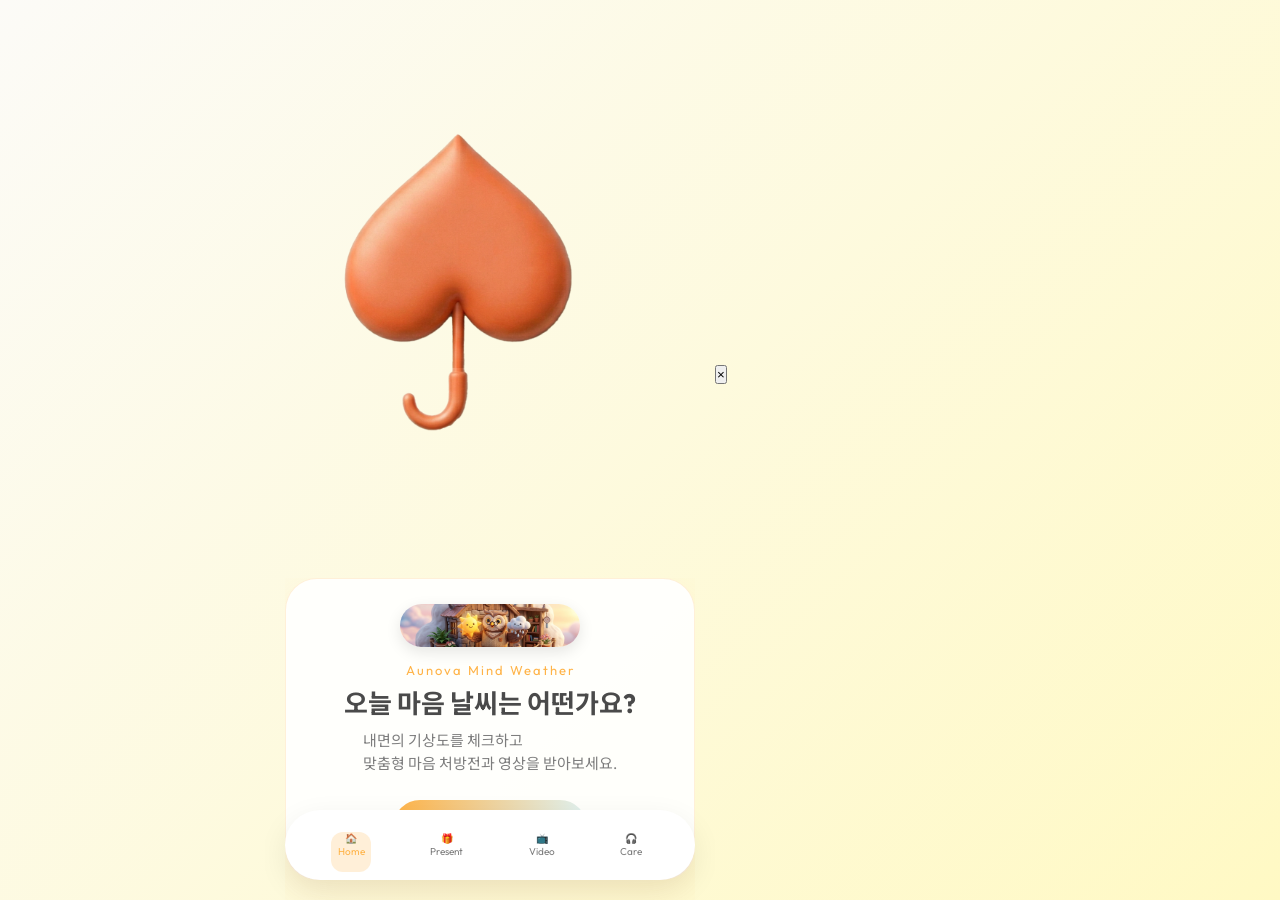
==== commit 04c2459f: "Fix UI: Implement no-scroll layout, center box on PC, and prevent button occlusion on mobile" ====
--- a/index.html
+++ b/index.html
@@ -5,169 +5,9 @@
     <meta name="viewport" content="width=device-width, initial-scale=1.0">
     <title>마인드웨더 (Mind Weather) | 내 마음의 기상청</title>
     <link rel="icon" href="assets/favicon.ico">
-    <style>
-        :root {
-            --primary-color: #FFB347; /* Warm Orange */
-            --secondary-color: #64B5F6; /* Sky Blue */
-            --accent-color: #FFF9C4; /* Soft Yellow */
-            --text-main: #333333;
-            --text-sub: #666666;
-            --bg-color: #FFFFFF;
-        }
-        * { box-sizing: border-box; margin: 0; padding: 0; -webkit-tap-highlight-color: transparent; }
-        body {
-            font-family: 'Pretendard', -apple-system, BlinkMacSystemFont, system-ui, Roboto, sans-serif;
-            background-color: #FFFDF5;
-            color: var(--text-main);
-            display: flex; justify-content: center; align-items: flex-start;
-            min-height: 100vh; overflow-x: hidden;
-        }
-        #app-container {
-            width: 100%; max-width: 480px;
-            background: white; min-height: 100vh;
-            position: relative; overflow: hidden;
-            display: flex; flex-direction: column;
-        }
-        .header-logo {
-            padding: 20px; display: flex; align-items: center; gap: 8px;
-            position: sticky; top: 0; background: rgba(255,255,255,0.9);
-            backdrop-filter: blur(10px); z-index: 50;
-        }
-        .top-logo-img { height: 28px; }
-        .top-logo-text { font-weight: 800; font-size: 16px; color: var(--primary-color); }
-        
-        section { display: none; padding: 20px; flex: 1; }
-        section.active { display: flex; flex-direction: column; animation: fadeIn 0.4s ease-out; }
-        
-        @keyframes fadeIn { from { opacity: 0; transform: translateY(10px); } to { opacity: 1; transform: translateY(0); } }
-
-        /* Start Screen */
-        .content-box { text-align: center; }
-        .intro-image-wrapper { 
-            width: calc(100% + 40px); margin: -20px -20px 30px -20px;
-            height: 480px; background: #FFF9C4; overflow: hidden;
-        }
-        .intro-img { width: 100%; height: 100%; object-fit: cover; }
-        .brand-title { font-size: 14px; font-weight: 600; color: var(--primary-color); text-transform: uppercase; letter-spacing: 2px; }
-        .test-title { font-size: 32px; font-weight: 800; margin: 10px 0 20px; line-height: 1.2; }
-        .test-desc { font-size: 16px; color: var(--text-sub); line-height: 1.6; margin-bottom: 40px; }
-        .primary-btn {
-            background: var(--primary-color); color: white;
-            border: none; padding: 18px 40px; border-radius: 50px;
-            font-size: 18px; font-weight: 700; cursor: pointer;
-            box-shadow: 0 10px 20px rgba(255, 179, 71, 0.3);
-            transition: all 0.2s ease;
-        }
-        .primary-btn:active { transform: scale(0.96); }
-
-        /* Question Screen */
-        .progress-bar {
-            width: 100%; height: 6px; background: #EEEEEE;
-            border-radius: 10px; margin-bottom: 30px;
-        }
-        .progress-fill {
-            height: 100%; background: var(--primary-color);
-            width: 10%; border-radius: 10px; transition: width 0.3s ease;
-        }
-        #question-number { font-size: 14px; font-weight: 700; color: var(--primary-color); }
-        #question-text { font-size: 22px; font-weight: 700; margin: 15px 0 30px; line-height: 1.4; height: 3.2em; display: flex; align-items: flex-start; }
-        .option-btn {
-            width: 100%; padding: 16px 20px; margin-bottom: 12px;
-            background: #F8F9FA; border: 2px solid #F1F3F5;
-            border-radius: 15px; text-align: left; font-size: 16px;
-            color: var(--text-main); font-weight: 500; cursor: pointer;
-            transition: all 0.2s;
-        }
-        .option-btn:hover { background: var(--accent-color); border-color: var(--primary-color); }
-        .option-btn:active { background: var(--accent-color); transform: scale(0.98); }
-
-        /* Subjective Box */
-        .subjective-box { display: none; }
-        .subjective-box.active { display: block; }
-        .subjective-input {
-            width: 100%; height: 120px; padding: 15px; border-radius: 15px;
-            border: 2px solid var(--accent-color); font-size: 16px; margin-top: 15px;
-            resize: none; outline: none; transition: border-color 0.3s;
-        }
-        .subjective-input:focus { border-color: var(--primary-color); }
-
-        /* Result Screen */
-        .result-box { text-align: center; }
-        .result-label { font-size: 14px; color: var(--text-sub); font-weight: 600; }
-        #result-type { font-size: 48px; font-weight: 900; margin: 5px 0 15px; }
-        
-        .result-image-wrapper {
-            width: calc(100% + 40px); margin: -20px -20px 20px -20px;
-            height: 320px; background: #fdf6e3; overflow: hidden;
-            display: flex; justify-content: center; align-items: center;
-            border-bottom: 3px solid rgba(255, 179, 71, 0.1);
-        }
-        #result-img { 
-            max-width: 100%; max-height: 100%; width: auto; height: auto;
-            transform: scale(1.1); object-fit: contain; 
-        }
-        #result-diagnosis {
-            font-size: 15px; color: var(--text-sub);
-            line-height: 1.6; margin-bottom: 20px;
-        }
-        #care-video-section { margin: 15px 0; text-align: left; }
-        #care-title {
-            font-size: 14px; font-weight: 700; color: var(--primary-color);
-            margin-bottom: 10px; display: block;
-        }
-        .video-card {
-            background: var(--accent-color); padding: 18px; border-radius: 20px;
-            display: flex; align-items: center; gap: 15px; cursor: pointer;
-        }
-        .video-play-btn {
-            width: 40px; height: 40px; background: white; border-radius: 50%;
-            display: flex; justify-content: center; align-items: center;
-            color: var(--primary-color); font-weight: 700; flex-shrink: 0;
-        }
-        #care-video-text { font-size: 15px; font-weight: 500; }
-        .action-btns { display: flex; gap: 10px; margin-top: 15px; }
-        .share-btn, .community-btn {
-            flex: 1; padding: 12px; border-radius: 50px; border: none; font-weight: 700; cursor: pointer;
-        }
-        .share-btn { background: #f5f5f5; color: var(--text-main); }
-        .community-btn { background: var(--primary-color); color: white; }
-
-        /* Navigation */
-        #bottom-nav {
-            position: fixed; bottom: 20px; left: 50%; transform: translateX(-50%);
-            width: calc(100% - 40px); max-width: 440px; background: white;
-            height: 65px; border-radius: 35px; display: flex;
-            justify-content: space-around; align-items: center;
-            box-shadow: 0 10px 30px rgba(0,0,0,0.08); z-index: 100;
-        }
-        .nav-item { display: flex; flex-direction: column; align-items: center; font-size: 11px; color: var(--text-sub); cursor: pointer; }
-        .nav-item.active { color: var(--primary-color); }
-        .nav-icon { width: 24px; height: 24px; margin-bottom: 4px; opacity: 0.6; }
-        .nav-item.active .nav-icon { opacity: 1; }
-
-        /* Loading */
-        .loading-content { text-align: center; padding-top: 40%; }
-        .cloud-loader { width: 80px; height: 50px; margin: 0 auto 30px auto; background: var(--primary-color); border-radius: 50px; position: relative; animation: pulse 1.5s infinite; }
-        .cloud-loader::before { content: ''; position: absolute; width: 40px; height: 40px; background: var(--primary-color); border-radius: 50%; top: -20px; left: 15px; }
-        @keyframes pulse { 0%, 100% { transform: scale(1); opacity: 0.8; } 50% { transform: scale(1.1); opacity: 1; } }
-
-        /* Video Modal */
-        .modal-overlay { display: none; position: fixed; top: 0; left: 0; width: 100%; height: 100%; background: rgba(0,0,0,0.8); z-index: 1000; justify-content: center; align-items: center; }
-        .modal-overlay.active { display: flex; }
-        .modal-content { width: 90%; max-width: 500px; background: white; border-radius: 20px; padding: 15px; position: relative; }
-        .close-btn { position: absolute; top: -40px; right: 0; background: none; border: none; color: white; font-size: 30px; cursor: pointer; }
-        .iframe-container { position: relative; width: 100%; padding-bottom: 56.25%; height: 0; overflow: hidden; border-radius: 10px; }
-        .iframe-container iframe { position: absolute; top: 0; left: 0; width: 100%; height: 100%; }
-
-        @media (min-width: 1024px) {
-            #app-container { max-width: 1000px; height: 90vh; padding-bottom: 20px; margin-top: 5vh; border-radius: 20px; box-shadow: 0 50px 100px rgba(0,0,0,0.1); }
-            #bottom-nav { position: relative; max-width: 500px; margin: 20px auto 0; bottom: 0; left: 0; transform: none; }
-            .content-box, .question-box, .result-box { flex: 1; display: flex; flex-direction: column; justify-content: center; }
-            .intro-image-wrapper { width: calc(100% + 100px); margin: -30px -50px 20px; height: 350px; }
-            .test-title { font-size: 42px; }
-            .result-image-wrapper { width: calc(100% + 100px); margin: -30px -50px 20px; height: 320px; }
-        }
-    </style>
+    <!-- Google Fonts -->
+    <link href="https://fonts.googleapis.com/css2?family=Outfit:wght@400;700;900&family=Noto+Sans+KR:wght@400;700;900&display=swap" rel="stylesheet">
+    <link rel="stylesheet" href="style.css">
 </head>
 <body>
     <div id="app-container">
@@ -181,19 +21,20 @@
                 <div class="intro-image-wrapper"><img src="assets/intro.png" class="intro-img"></div>
                 <span class="brand-title">Aunova Mind Weather</span>
                 <h1 class="test-title">오늘 마음 날씨는 어떤가요?</h1>
+                <p class="test-desc">내면의 기상도를 체크하고<br>맞춤형 마음 처방전과 영상을 받아보세요.</p>
                 <button id="start-btn" class="primary-btn">진단 시작하기</button>
             </div>
         </section>
 
         <section id="question-screen">
             <div class="question-box">
-                <div class="progress-bar"><div class="progress-fill" id="progress-bar-fill"></div></div>
+                <div class="progress-bar-container"><div id="progress-bar-fill"></div></div>
                 <div id="mc-area">
                     <span id="question-number">Question 01</span>
                     <h2 id="question-text">불러오는 중...</h2>
                     <div id="options-container"></div>
                 </div>
-                <div id="subjective-area" class="subjective-box">
+                <div id="subjective-area" class="subjective-box" style="display:none;">
                     <span>마지막 질문</span>
                     <h2>오늘 당신의 기분을 날씨로 한 단어로 표현한다면? 그 이유는 무엇인가요?</h2>
                     <textarea class="subjective-input" id="subjective-input" placeholder="예: 소나기, 아침에 갑자기 당황스러웠어요."></textarea>
@@ -212,7 +53,7 @@
         <section id="result-screen">
             <div class="result-box">
                 <span class="result-label">오늘 내 마음의 날씨는</span>
-                <h1 id="result-type">맑음</h1>
+                <h1 id="result-type">분석 중</h1>
                 <div class="result-image-wrapper"><img id="result-img" src=""></div>
                 <p id="result-diagnosis"></p>
                 <div id="care-video-section">
@@ -244,97 +85,6 @@
         </div>
     </div>
 
-    <script>
-    const questionPool = [
-        { id: 1, text: "오늘 아침 눈을 떴을 때, 마음 하늘은 어떤 풍경이었나요?", options: [{text: "맑은 아침 햇살 ☀️", score: 0}, {text: "약간 흐린 하늘", score: 3}, {text: "뿌연 잿빛 구름 ☁️", score: 5}, {text: "비가 올 듯한 무거운 하늘", score: 8}, {text: "길을 잃은 자욱한 안개 🌫️", score: 10}] },
-        { id: 2, text: "업무나 일상 업무를 시작할 때, 현재 마음의 기압은?", options: [{text: "가벼운 고기압 💪", score: 0}, {text: "평범한 기압", score: 3}, {text: "다소 무거운 공기", score: 5}, {text: "축축한 저기압 🌧️", score: 8}, {text: "숨이 턱 막히는 고전압 ⛈️", score: 10}] },
-        { id: 3, text: "작은 실수를 했을 때, 마음의 바람 세기는 어떤가요?", options: [{text: "가벼운 소풍 같은 미풍 🍃", score: 0}, {text: "조금 신경 쓰이는 바람", score: 3}, {text: "먼지가 날리는 강한 바람", score: 6}, {text: "모든 것을 뒤흔드는 광풍", score: 8}, {text: "내 안을 휩쓰는 거대한 태풍 🌪️", score: 10}] },
-        { id: 4, text: "주변의 기쁜 소식에 내 마음의 온도 변화는?", options: [{text: "따뜻하고 온화함 🔥", score: 0}, {text: "적당한 온기", score: 3}, {text: "미지근한 느낌", score: 6}, {text: "조금 서늘한 기분", score: 8}, {text: "차가운 겨울 바람 ❄️", score: 10}] },
-        { id: 5, text: "휴식 시간을 가질 때, 나는 어떤 구름 위에 있나요?", options: [{text: "폭신폭신한 뭉게구름 🌈", score: 0}, {text: "잠깐 쉬어가는 얇은 구름", score: 3}, {text: "그냥 멈춰있는 고요한 구름", score: 6}, {text: "금방이라도 비를 뿌릴 먹구름", score: 8}, {text: "눈앞을 가리는 캄캄한 어둠 🌑", score: 10}] },
-        { id: 6, text: "예정에 없던 돌발 상황이 생기면 내 마음의 번개는?", options: [{text: "깜빡이는 작은 불꽃 ⚡", score: 0}, {text: "한두 번 으르렁거리는 천둥", score: 4}, {text: "당황함에 번쩍이는 섬광", score: 7}, {text: "온몸이 굳는 강한 낙뢰", score: 9}, {text: "세상이 부서질 듯한 대폭발 🎇", score: 10}] },
-        { id: 7, text: "다른 사람과의 대화 후, 내 마음의 습도는 어떤가요?", options: [{text: "보송보송하고 쾌적함 ✨", score: 0}, {text: "살짝 땀이 밴 정도", score: 3}, {text: "끈적끈적한 불쾌지수", score: 6}, {text: "물에 젖은 듯 축 처진 상태", score: 8}, {text: "곰팡이가 필 듯 습한 지하실", score: 10}] },
-        { id: 8, text: "거울 속 내 표정에서 느껴지는 일조량은?", options: [{text: "눈부신 한여름 태양 🌞", score: 0}, {text: "화사한 봄날의 햇살", score: 3}, {text: "그늘진 저녁 노을", score: 6}, {text: "구름 뒤에 숨은 흐릿한 빛", score: 8}, {text: "빛 한 점 없는 한밤중 🌌", score: 10}] },
-        { id: 9, text: "잠들기 전, 오늘 하루라는 날씨를 기억하는 습관은?", options: [{text: "내일을 기대하며 단잠 🌟", score: 0}, {text: "무난하게 넘기기", score: 3}, {text: "조금 아쉬운 밤", score: 6}, {text: "후회와 걱정의 빗줄기", score: 9}, {text: "악몽 같은 추위에 떨며 기상", score: 10}] },
-        { id: 10, text: "나에게 에너지를 주는 원동력을 날씨로 비유한다면?", options: [{text: "만물을 채우는 햇빛 🌱", score: 0}, {text: "시원하게 씻어주는 비", score: 4}, {text: "세상을 뒤덮는 고요한 눈", score: 7}, {text: "잠시 스치는 계절의 향기", score: 9}, {text: "아무것도 없는 무색무취 🌫️", score: 10}] }
-    ];
-
-    const resultMapping = [
-        { type: "맑음", score_range: [0, 15], color: "#FFB347", care_title: "행복 확장 명상", care_video_url: "https://www.youtube.com/watch?v=5V2E_7y8iOk", animals: [{name: "쿼카", diagnosis: "당신의 마음은 세상에서 가장 행복한 쿼카처럼 맑습니다!", image: "./assets/clear.png"}, {name: "강아지", diagnosis: "신나게 뛰노는 해맑은 강아지 같은 상태예요!", image: "./assets/clear.png"}] },
-        { type: "흐림", score_range: [16, 45], color: "#FFE0B2", care_title: "마음 정화 쇼츠", care_video_url: "https://www.youtube.com/shorts/50uXgR9pGz4", animals: [{name: "코알라", diagnosis: "느긋한 코알라처럼 잠시 쉬어가야 할 흐린 날씨입니다.", image: "./assets/cloudy.png"}, {name: "판다", diagnosis: "편안하게 대나무 숲을 즐기는 판다처럼 에너지를 아끼세요.", image: "./assets/cloudy.png"}] },
-        { type: "안개", score_range: [46, 75], color: "#E0F2F1", care_title: "시야 확보 명상", care_video_url: "https://www.youtube.com/watch?v=3R4M7wT8P24", animals: [{name: "토끼", diagnosis: "안개 속 토끼처럼 조심스러운 상태네요. 천천히 나아가세요.", image: "./assets/foggy.png"}, {name: "사슴", diagnosis: "자욱한 안개 속 사슴처럼 조심스럽게 길을 살피고 있군요.", image: "./assets/foggy.png"}] },
-        { type: "폭풍", score_range: [76, 1000], color: "#FF8A65", care_title: "긴급 폭풍 처방", care_video_url: "https://www.youtube.com/watch?v=MIr3rsfCk_Y", animals: [{name: "사자", diagnosis: "강한 폭풍우에 노출되었습니다. 사자처럼 용맹하게 견뎌내세요.", image: "./assets/stormy.png"}, {name: "늑대", diagnosis: "모든 짐을 짊어진 고독한 늑대 같군요. 도움이 필요합니다.", image: "./assets/stormy.png"}] }
-    ];
-
-    let currentQuestion = 0, totalScore = 0, activeQuestions = [], currentCareUrl = "";
-    const progressBar = document.getElementById('progress-bar-fill');
-
-    function initQuestions() {
-        activeQuestions = [...questionPool].sort(() => 0.5 - Math.random());
-        currentQuestion = 0; totalScore = 0;
-        document.getElementById('mc-area').style.display = 'block';
-        document.getElementById('subjective-area').classList.remove('active');
-        displayQuestion();
-    }
-
-    function displayQuestion() {
-        if (currentQuestion >= activeQuestions.length) {
-            document.getElementById('mc-area').style.display = 'none';
-            document.getElementById('subjective-area').classList.add('active');
-            progressBar.style.width = '100%';
-            return;
-        }
-        const q = activeQuestions[currentQuestion];
-        document.getElementById('question-number').innerText = `Question ${String(currentQuestion + 1).padStart(2, '0')}`;
-        document.getElementById('question-text').innerText = q.text;
-        progressBar.style.width = `${((currentQuestion + 1) / (activeQuestions.length + 1)) * 100}%`;
-        const container = document.getElementById('options-container');
-        container.innerHTML = '';
-        q.options.forEach(opt => {
-            const btn = document.createElement('button');
-            btn.className = 'option-btn'; btn.innerText = opt.text;
-            btn.onclick = () => { totalScore += opt.score; currentQuestion++; displayQuestion(); };
-            container.appendChild(btn);
-        });
-    }
-
-    document.getElementById('start-btn').onclick = () => { initQuestions(); document.getElementById('start-screen').classList.remove('active'); document.getElementById('question-screen').classList.add('active'); };
-    document.getElementById('submit-btn').onclick = () => { 
-        document.getElementById('question-screen').classList.remove('active');
-        document.getElementById('loading-screen').classList.add('active');
-        setTimeout(() => {
-            document.getElementById('loading-screen').classList.remove('active');
-            document.getElementById('result-screen').classList.add('active');
-            const result = resultMapping.find(r => totalScore >= r.score_range[0] && totalScore <= r.score_range[1]) || resultMapping[3];
-            const animal = result.animals[Math.floor(Math.random() * result.animals.length)];
-            document.getElementById('result-type').innerText = result.type;
-            document.getElementById('result-type').style.color = result.color;
-            document.getElementById('result-diagnosis').innerText = animal.diagnosis;
-            document.getElementById('result-img').src = animal.image;
-            document.getElementById('care-video-text').innerText = `${result.type} 처방 영상 보기`;
-            currentCareUrl = result.care_video_url;
-        }, 2000);
-    };
-
-    document.getElementById('care-video-btn').onclick = () => {
-        const modal = document.getElementById('video-modal');
-        const iframe = document.getElementById('video-iframe');
-        iframe.src = currentCareUrl.replace('watch?v=', 'embed/').replace('shorts/', 'embed/');
-        modal.classList.add('active');
-    };
-    document.getElementById('close-modal-btn').onclick = () => { document.getElementById('video-modal').classList.remove('active'); document.getElementById('video-iframe').src = ""; };
-    
-    window.setNavActive = (el) => {
-        document.querySelectorAll('.nav-item').forEach(n => n.classList.remove('active'));
-        el.classList.add('active');
-        if(el.innerText.includes("Home")) location.reload();
-    };
-
-    /** AI PROMPT GUIDE:
-     * [Clear] "High-fidelity 3D clay Quokka, sunny morning, pastoral mood, octane render"
-     * [Cloudy] "3D clay panda holding a gray balloon, soft ambient lighting, cozy"
-     * [Foggy] "3D clay rabbit with a lantern in a deep mist, high detail"
-     * [Stormy] "3D clay lion in a rainstorm, volumetric lighting, epic mood"
-     */
-    </script>
+    <script src="engine.js" defer></script>
 </body>
 </html>
--- a/style.css
+++ b/style.css
@@ -0,0 +1,361 @@
+:root {
+    --bg-gradient: linear-gradient(135deg, #FCFBF7 0%, #FFF9C4 100%);
+    --primary-color: #FFB347; /* Pastel Orange */
+    --secondary-color: #E0F2F1; /* Light Mint */
+    --accent-color: #FFE0B2;
+    --text-main: #4A4A4A;
+    --text-sub: #7D7D7D;
+    --box-bg: rgba(255, 255, 255, 0.9);
+    --glass-border: rgba(255, 179, 71, 0.2);
+}
+
+* {
+    margin: 0;
+    padding: 0;
+    box-sizing: border-box;
+}
+
+body {
+    font-family: 'Outfit', 'Noto Sans KR', sans-serif;
+    background: var(--bg-gradient);
+    height: 100dvh;
+    display: flex;
+    justify-content: center;
+    align-items: center;
+    overflow: hidden;
+    color: var(--text-main);
+}
+
+#app-container {
+    width: 100%;
+    max-width: 450px;
+    height: 100dvh;
+    position: relative;
+    padding: 0 20px;
+    display: flex;
+    flex-direction: column;
+    overflow: hidden; /* Prevent page scroll */
+}
+
+.header-logo {
+    padding: 10px 0;
+    display: flex;
+    align-items: center;
+    justify-content: center;
+    flex-shrink: 0;
+}
+
+section {
+    display: none;
+    flex-direction: column;
+    align-items: center;
+    justify-content: center; 
+    flex-grow: 1;
+    height: calc(100% - 110px); /* Account for bottom nav */
+    overflow: hidden;
+    padding-bottom: 20px;
+    animation: fadeIn 0.5s ease;
+}
+
+section.active {
+    display: flex;
+}
+
+@keyframes fadeIn {
+    from { opacity: 0; transform: translateY(10px); }
+    to { opacity: 1; transform: translateY(0); }
+}
+
+/* Common Box Style */
+.content-box, .question-box, .result-box {
+    background: var(--box-bg);
+    border: 1px solid var(--glass-border);
+    border-radius: 32px;
+    padding: 25px 20px;
+    width: 100%;
+    max-height: 100%;
+    display: flex;
+    flex-direction: column;
+    align-items: center;
+    justify-content: space-around; /* Distribute items to avoid dead space */
+    overflow-y: hidden; /* Try to avoid scroll */
+    box-shadow: 0 15px 40px rgba(255, 179, 71, 0.1);
+}
+
+@media (max-height: 700px) {
+    .content-box, .question-box {
+        padding: 15px;
+        justify-content: center;
+    }
+}
+
+/* Start Screen */
+.intro-image-wrapper {
+    width: 100%;
+    max-width: 180px; /* Reduced for PC and Mobile to fit button */
+    aspect-ratio: 1/1;
+    margin-bottom: 15px;
+    border-radius: 24px;
+    overflow: hidden;
+    box-shadow: 0 5px 15px rgba(0,0,0,0.1);
+    flex-shrink: 2; /* Allow more shrinking */
+}
+
+.intro-img {
+    width: 100%;
+    height: 100%;
+    object-fit: cover;
+}
+
+.brand-title {
+    font-size: 13px;
+    color: var(--primary-color);
+    letter-spacing: 2px;
+    margin-bottom: 5px;
+}
+
+.test-title {
+    font-size: 26px; /* Slightly smaller for tighter fit */
+    margin-bottom: 10px;
+    font-weight: 700;
+}
+
+.test-desc {
+    font-size: 15px;
+    color: var(--text-sub);
+    line-height: 1.5;
+    margin-bottom: 25px;
+}
+
+.primary-btn {
+    background: linear-gradient(to right, var(--primary-color), var(--secondary-color));
+    color: white;
+    border: none;
+    padding: 15px 40px;
+    border-radius: 50px;
+    font-size: 18px;
+    font-weight: 700;
+    cursor: pointer;
+    transition: transform 0.3s ease, box-shadow 0.3s ease;
+}
+
+.primary-btn:hover {
+    transform: scale(1.05);
+    box-shadow: 0 5px 20px rgba(106, 17, 203, 0.3);
+}
+
+/* Question Screen */
+.progress-bar-container {
+    width: 100%;
+    height: 8px;
+    background: rgba(0,0,0,0.05);
+    border-radius: 10px;
+    margin-bottom: 30px;
+    overflow: hidden;
+}
+
+#progress-bar-fill {
+    width: 10%;
+    height: 100%;
+    background: var(--primary-color);
+    transition: width 0.3s ease;
+}
+
+#question-number {
+    font-size: 14px;
+    color: var(--primary-color);
+    font-weight: 700;
+    margin-bottom: 10px;
+    display: block;
+}
+
+#question-text {
+    font-size: 22px;
+    margin-bottom: 30px;
+    line-height: 1.4;
+}
+
+.option-btn {
+    width: 100%;
+    background: white;
+    border: 1px solid #ddd;
+    padding: 15px 20px;
+    border-radius: 15px;
+    margin-bottom: 12px;
+    font-size: 16px;
+    cursor: pointer;
+    transition: all 0.2s ease;
+    text-align: left;
+}
+
+.option-btn:hover {
+    border-color: var(--primary-color);
+    background: #f8f0ff;
+}
+
+/* Subjective Input Style */
+.subjective-input {
+    width: 100%;
+    height: 150px;
+    padding: 18px;
+    border-radius: 20px;
+    border: 1px solid var(--glass-border);
+    background: #fafafa;
+    font-family: inherit;
+    font-size: 16px;
+    resize: none;
+    outline: none;
+    box-shadow: inset 0 2px 5px rgba(0,0,0,0.03);
+    color: var(--text-main);
+    transition: all 0.3s ease;
+}
+
+.subjective-input:focus {
+    border-color: var(--primary-color);
+    background: white;
+    box-shadow: 0 0 0 3px rgba(255, 179, 71, 0.2);
+}
+
+/* Result Screen */
+.result-label {
+    font-size: 16px;
+    color: var(--text-sub);
+}
+
+#result-type {
+    font-size: 40px;
+    margin: 10px 0 25px 0;
+    color: var(--primary-color);
+}
+
+.result-image-wrapper {
+    width: 100%;
+    height: auto;
+    max-height: 250px;
+    background: white;
+    border-radius: 20px;
+    margin-bottom: 25px;
+    overflow: hidden;
+    display: flex;
+    justify-content: center;
+    align-items: center;
+}
+
+#result-img {
+    width: 100%;
+    height: 100%;
+    object-fit: contain; /* Prevents image cutting */
+}
+
+.action-btns {
+    display: flex;
+    gap: 10px;
+    margin-top: 20px;
+}
+
+.share-btn, .community-btn {
+    flex: 1;
+    padding: 12px;
+    border-radius: 50px;
+    border: none;
+    font-weight: 700;
+    cursor: pointer;
+}
+
+/* Video Care Section */
+#care-video-section {
+    margin: 20px 0;
+    text-align: left;
+}
+
+#care-title {
+    font-size: 14px;
+    font-weight: 700;
+    color: var(--primary-color);
+    margin-bottom: 10px;
+    display: block;
+}
+
+.video-card {
+    background: var(--accent-color);
+    padding: 20px;
+    border-radius: 20px;
+    display: flex;
+    align-items: center;
+    gap: 15px;
+    cursor: pointer;
+    transition: transform 0.2s ease;
+}
+
+.video-card:hover {
+    transform: scale(1.02);
+}
+
+.video-play-btn {
+    width: 40px;
+    height: 40px;
+    background: white;
+    border-radius: 50%;
+    display: flex;
+    justify-content: center;
+    align-items: center;
+    color: var(--primary-color);
+    font-weight: 700;
+}
+
+#care-video-text {
+    font-size: 15px;
+    font-weight: 500;
+}
+
+/* Bottom Nav Style */
+#bottom-nav {
+    position: absolute;
+    bottom: 20px;
+    left: 20px;
+    right: 20px;
+    background: white;
+    height: 70px;
+    border-radius: 35px;
+    display: flex;
+    justify-content: space-around;
+    align-items: center;
+    box-shadow: 0 10px 30px rgba(0,0,0,0.08);
+    padding: 0 20px;
+    z-index: 10;
+}
+
+.nav-item {
+    display: flex;
+    flex-direction: column;
+    align-items: center;
+    font-size: 10px;
+    color: var(--text-sub);
+    cursor: pointer;
+}
+
+.nav-item.active {
+    color: var(--primary-color);
+}
+
+.nav-icon {
+    width: 24px;
+    height: 24px;
+    margin-bottom: 4px;
+    opacity: 0.6;
+}
+
+.nav-item.active .nav-icon {
+    opacity: 1;
+}
+
+.nav-item.active::before {
+    content: '';
+    position: absolute;
+    width: 40px;
+    height: 40px;
+    background: var(--accent-color);
+    border-radius: 12px;
+    z-index: -1;
+    opacity: 0.5;
+}
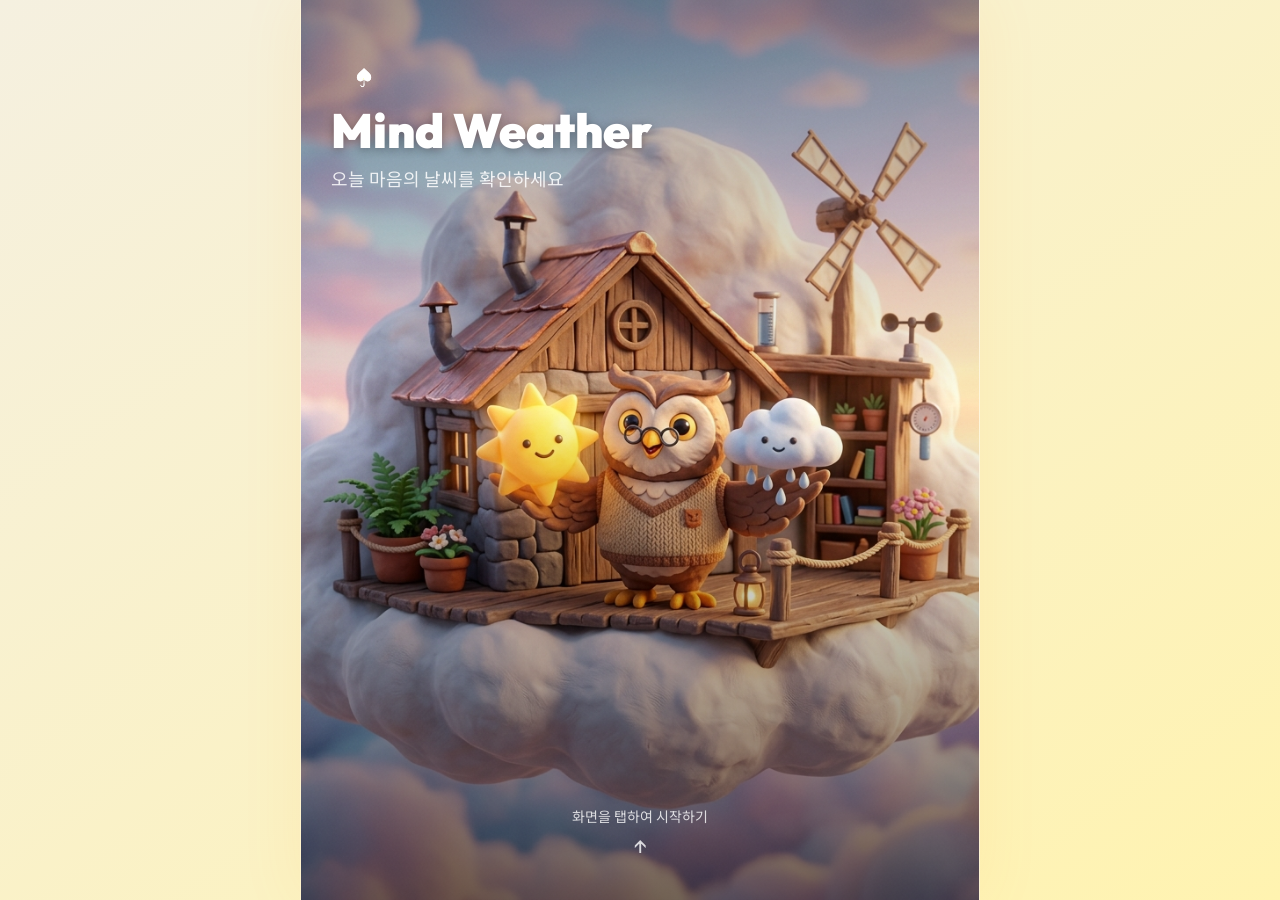
==== commit 73bbb98e: "Rebuild: Landing page + 4 tabs + PC/mobile responsive layout (V3.1)" ====
--- a/index.html
+++ b/index.html
@@ -4,84 +4,186 @@
     <meta charset="UTF-8">
     <meta name="viewport" content="width=device-width, initial-scale=1.0">
     <title>마인드웨더 (Mind Weather) | 내 마음의 기상청</title>
-    <link rel="icon" href="assets/favicon.ico">
-    <!-- Google Fonts -->
-    <link href="https://fonts.googleapis.com/css2?family=Outfit:wght@400;700;900&family=Noto+Sans+KR:wght@400;700;900&display=swap" rel="stylesheet">
+    <meta name="description" content="오늘 내 마음의 날씨는? 마인드 웨더와 함께 내면의 기상도를 체크하고 맞춤형 처방전을 받아보세요.">
+    <meta property="og:title" content="Mind Weather | 내 마음의 기상청">
+    <meta property="og:description" content="오늘 마음 날씨를 확인하고 맞춤형 처방전을 받아보세요.">
+    <meta property="og:image" content="assets/intro.png">
+    <meta property="og:url" content="https://mind-dusky-gamma.vercel.app">
+    <link rel="icon" href="assets/logo.png" type="image/png">
+    <link href="https://fonts.googleapis.com/css2?family=Outfit:wght@300;400;700;900&family=Noto+Sans+KR:wght@400;700;900&display=swap" rel="stylesheet">
     <link rel="stylesheet" href="style.css">
 </head>
 <body>
+
     <div id="app-container">
-        <header class="header-logo">
-            <img src="assets/logo.png" alt="Logo" class="top-logo-img">
-            <span class="top-logo-text">Mind Weather</span>
+
+        <!-- ① 랜딩 화면 (전체 화면) -->
+        <section id="landing-screen" class="active">
+            <img src="assets/intro.png" alt="Mind Weather" class="landing-bg-img">
+            <div class="landing-overlay">
+                <div class="landing-top">
+                    <img src="assets/logo.png" alt="logo" class="landing-logo-img">
+                    <h1 class="landing-title">Mind Weather</h1>
+                    <p class="landing-sub">오늘 마음의 날씨를 확인하세요</p>
+                </div>
+                <div class="landing-hint">
+                    <p>화면을 탭하여 시작하기</p>
+                    <div class="hint-bounce">↑</div>
+                </div>
+            </div>
+        </section>
+
+        <!-- 공통 헤더 (랜딩/로딩 제외 표시) -->
+        <header id="app-header" style="display:none;">
+            <img src="assets/logo.png" alt="logo" class="header-logo-img">
+            <span class="header-logo-text">Mind Weather</span>
         </header>
 
-        <section id="start-screen" class="active">
+        <!-- ② 테스트 대기 화면 -->
+        <section id="start-screen">
             <div class="content-box">
-                <div class="intro-image-wrapper"><img src="assets/intro.png" class="intro-img"></div>
-                <span class="brand-title">Aunova Mind Weather</span>
-                <h1 class="test-title">오늘 마음 날씨는 어떤가요?</h1>
-                <p class="test-desc">내면의 기상도를 체크하고<br>맞춤형 마음 처방전과 영상을 받아보세요.</p>
+                <div class="intro-image-wrapper">
+                    <img src="assets/intro.png" alt="Mind Weather" class="intro-img">
+                </div>
+                <span class="brand-label">AUNOVA MIND WEATHER</span>
+                <h2 class="start-title">오늘 마음 날씨는 어떤가요?</h2>
+                <p class="start-desc">내면의 기상도를 체크하고<br>맞춤형 마음 처방전을 받아보세요.</p>
                 <button id="start-btn" class="primary-btn">진단 시작하기</button>
             </div>
         </section>
 
+        <!-- ③ 심리 테스트 화면 (객관식 10 + 주관식 1) -->
         <section id="question-screen">
             <div class="question-box">
-                <div class="progress-bar-container"><div id="progress-bar-fill"></div></div>
+                <div class="progress-bar-container">
+                    <div id="progress-bar-fill"></div>
+                </div>
+
+                <!-- 객관식 영역 -->
                 <div id="mc-area">
-                    <span id="question-number">Question 01</span>
+                    <span id="question-number">Question 01 / 10</span>
                     <h2 id="question-text">불러오는 중...</h2>
                     <div id="options-container"></div>
                 </div>
-                <div id="subjective-area" class="subjective-box" style="display:none;">
-                    <span>마지막 질문</span>
-                    <h2>오늘 당신의 기분을 날씨로 한 단어로 표현한다면? 그 이유는 무엇인가요?</h2>
-                    <textarea class="subjective-input" id="subjective-input" placeholder="예: 소나기, 아침에 갑자기 당황스러웠어요."></textarea>
-                    <button id="submit-btn" class="primary-btn" style="margin-top: 20px; width: 100%;">분석 결과 보기</button>
+
+                <!-- 주관식 영역 (11번째) -->
+                <div id="subjective-area" style="display:none;">
+                    <span class="sub-label">✦ 마지막 질문</span>
+                    <h2 id="sub-question-text">오늘 당신의 기분을 날씨로 한 단어로 표현한다면? 그 이유는 무엇인가요?</h2>
+                    <textarea id="subjective-input" class="subjective-input" placeholder="예: 소나기, 아침에 갑자기 당황스러웠어요."></textarea>
+                    <button id="submit-btn" class="primary-btn">분석 결과 보기</button>
                 </div>
             </div>
         </section>
 
+        <!-- ④ 로딩 화면 -->
         <section id="loading-screen">
             <div class="loading-content">
                 <div class="cloud-loader"></div>
-                <p>마음 기상청에서 정밀 분석 중입니다...</p>
+                <p class="loading-text">마음 기상청에서<br>정밀 분석 중입니다...</p>
             </div>
         </section>
 
+        <!-- ⑤ 결과 화면 -->
         <section id="result-screen">
-            <div class="result-box">
+            <div class="result-box" id="result-capture-area">
                 <span class="result-label">오늘 내 마음의 날씨는</span>
                 <h1 id="result-type">분석 중</h1>
-                <div class="result-image-wrapper"><img id="result-img" src=""></div>
+                <div class="result-image-wrapper">
+                    <img id="result-img" src="" alt="결과 이미지">
+                </div>
                 <p id="result-diagnosis"></p>
                 <div id="care-video-section">
                     <span id="care-title">추천 처방 영상</span>
                     <div class="video-card" id="care-video-btn">
                         <div class="video-play-btn">▶</div>
-                        <span id="care-video-text">영상 보기</span>
+                        <span id="care-video-text">재생하기</span>
                     </div>
                 </div>
                 <div class="action-btns">
-                    <button class="share-btn" id="share-btn">공유하기</button>
-                    <button class="community-btn" id="community-btn">커뮤니티 입장</button>
+                    <button class="share-btn" id="share-btn">📸 공유하기</button>
+                    <button class="retry-btn" id="retry-btn">🔄 다시하기</button>
                 </div>
             </div>
         </section>
 
-        <nav id="bottom-nav">
-            <div class="nav-item active" onclick="setNavActive(this)">🏠<span>Home</span></div>
-            <div class="nav-item" onclick="setNavActive(this)">🎁<span>Present</span></div>
-            <div class="nav-item" onclick="setNavActive(this)">📺<span>Video</span></div>
-            <div class="nav-item" onclick="setNavActive(this)">🎧<span>Care</span></div>
+        <!-- 탭 B: Present (오픈 대기) -->
+        <section id="present-screen">
+            <div class="coming-soon-box">
+                <div class="coming-icon">🎁</div>
+                <h2 class="coming-title">Mind Weather 굿즈샵</h2>
+                <p class="coming-desc">마음 날씨를 담은 특별한 굿즈를<br>준비하고 있어요.</p>
+                <div class="coming-badge">COMING SOON ☁️</div>
+                <!-- 추후 여기에 상품 목록 삽입 -->
+            </div>
+        </section>
+
+        <!-- 탭 C: Video -->
+        <section id="video-screen">
+            <div class="video-page-box">
+                <h2 class="page-title">마음 처방 영상</h2>
+                <p class="page-sub">Aunova 채널의 마음 날씨 영상을 만나보세요</p>
+                <a href="https://www.youtube.com/@AunovaOfficial" target="_blank" class="youtube-channel-card">
+                    <div class="yt-play-icon">▶</div>
+                    <div class="yt-info">
+                        <div class="yt-channel-name">@AunovaOfficial</div>
+                        <div class="yt-channel-sub">유튜브 채널 바로가기 →</div>
+                    </div>
+                </a>
+                <!-- 영상 카드 목록 — URL만 교체하면 반영됨 -->
+                <div class="video-list" id="video-list">
+                    <div class="video-thumb-card" onclick="openVideo('https://www.youtube.com/embed/dQw4w9WgXcQ')">
+                        <div class="video-thumb-placeholder">📺</div>
+                        <span class="video-thumb-title">마음 날씨 처방 영상 #1</span>
+                    </div>
+                    <div class="video-thumb-card" onclick="openVideo('https://www.youtube.com/embed/dQw4w9WgXcQ')">
+                        <div class="video-thumb-placeholder">📺</div>
+                        <span class="video-thumb-title">마음 날씨 처방 영상 #2</span>
+                    </div>
+                </div>
+            </div>
+        </section>
+
+        <!-- 탭 D: Care (오픈 대기) -->
+        <section id="care-screen">
+            <div class="coming-soon-box">
+                <div class="coming-icon">🎧</div>
+                <h2 class="coming-title">마음 날씨 상담사</h2>
+                <p class="coming-desc">전문 상담사와 함께하는 1:1<br>마음 날씨 분석을 준비 중이에요.</p>
+                <div class="coming-badge">COMING SOON ☁️</div>
+                <!-- 추후 여기에 상담사 목록 및 예약 UI 삽입 -->
+            </div>
+        </section>
+
+        <!-- 하단 탭 바 (단일 인스턴스, 항상 앱 내 고정) -->
+        <nav id="bottom-nav" style="display:none;">
+            <div class="nav-item active" onclick="navigateTo('start-screen', this)">
+                <span class="nav-icon">🏠</span>
+                <span class="nav-label">Home</span>
+            </div>
+            <div class="nav-item" onclick="navigateTo('present-screen', this)">
+                <span class="nav-icon">🎁</span>
+                <span class="nav-label">Present</span>
+            </div>
+            <div class="nav-item" onclick="navigateTo('video-screen', this)">
+                <span class="nav-icon">📺</span>
+                <span class="nav-label">Video</span>
+            </div>
+            <div class="nav-item" onclick="navigateTo('care-screen', this)">
+                <span class="nav-icon">🎧</span>
+                <span class="nav-label">Care</span>
+            </div>
         </nav>
-    </div>
 
+    </div><!-- /#app-container -->
+
+    <!-- 영상 모달 -->
     <div id="video-modal" class="modal-overlay">
         <div class="modal-content">
             <button id="close-modal-btn" class="close-btn">&times;</button>
-            <div class="iframe-container"><iframe id="video-iframe" src="" frameborder="0" allowfullscreen></iframe></div>
+            <div class="iframe-container">
+                <iframe id="video-iframe" src="" frameborder="0" allowfullscreen></iframe>
+            </div>
         </div>
     </div>
 
--- a/style.css
+++ b/style.css
@@ -1,361 +1,913 @@
+/* ============================================
+   Mind Weather — Master Style Sheet
+   PC크게 / 모바일작게 / 스크롤없는 단일화면
+   ============================================ */
+
+/* ── Google Fonts 적용 ── */
+@import url('https://fonts.googleapis.com/css2?family=Outfit:wght@300;400;700;900&family=Noto+Sans+KR:wght@400;700;900&display=swap');
+
+/* ── 디자인 토큰 ── */
 :root {
-    --bg-gradient: linear-gradient(135deg, #FCFBF7 0%, #FFF9C4 100%);
-    --primary-color: #FFB347; /* Pastel Orange */
-    --secondary-color: #E0F2F1; /* Light Mint */
-    --accent-color: #FFE0B2;
-    --text-main: #4A4A4A;
-    --text-sub: #7D7D7D;
-    --box-bg: rgba(255, 255, 255, 0.9);
-    --glass-border: rgba(255, 179, 71, 0.2);
-}
-
-* {
-    margin: 0;
-    padding: 0;
-    box-sizing: border-box;
-}
+    --bg: linear-gradient(145deg, #FDFBF4 0%, #FFF8DC 100%);
+    --primary:    #FFB347;
+    --primary-dk: #FF8C00;
+    --accent:     #FFE0B2;
+    --text-main:  #3A3A3A;
+    --text-sub:   #8A8A8A;
+    --card-bg:    rgba(255, 255, 255, 0.95);
+    --card-border: rgba(255, 179, 71, 0.18);
+    --card-shadow: 0 20px 50px rgba(255, 150, 30, 0.1);
+    --radius-card: 28px;
+    --radius-btn:  50px;
+}
+
+/* ── 리셋 ── */
+*, *::before, *::after { margin: 0; padding: 0; box-sizing: border-box; }
+html { font-size: 16px; }
 
 body {
     font-family: 'Outfit', 'Noto Sans KR', sans-serif;
-    background: var(--bg-gradient);
-    height: 100dvh;
-    display: flex;
-    justify-content: center;
-    align-items: center;
+    background: var(--bg);
+    min-height: 100dvh;
+    display: flex;
+    justify-content: center;
+    align-items: stretch;
+    color: var(--text-main);
     overflow: hidden;
-    color: var(--text-main);
-}
-
+}
+
+/* ── 앱 컨테이너 ── */
 #app-container {
     width: 100%;
-    max-width: 450px;
-    height: 100dvh;
+    max-width: 480px;       /* 모바일 기본 */
+    min-height: 100dvh;
     position: relative;
-    padding: 0 20px;
-    display: flex;
-    flex-direction: column;
-    overflow: hidden; /* Prevent page scroll */
-}
-
-.header-logo {
-    padding: 10px 0;
-    display: flex;
-    align-items: center;
-    justify-content: center;
+    display: flex;
+    flex-direction: column;
+    overflow: hidden;
+    background: var(--bg);
+}
+
+/* ── 공통 헤더 ── */
+#app-header {
+    height: 60px;
+    padding: 0 22px;
+    display: flex;
+    align-items: center;
+    gap: 10px;
     flex-shrink: 0;
-}
-
+    background: transparent;
+}
+
+.header-logo-img {
+    height: 28px;
+    width: auto;
+}
+
+.header-logo-text {
+    font-size: 16px;
+    font-weight: 700;
+    color: var(--primary);
+    letter-spacing: 0.5px;
+}
+
+/* ── 섹션 공통 ── */
 section {
     display: none;
     flex-direction: column;
     align-items: center;
-    justify-content: center; 
     flex-grow: 1;
-    height: calc(100% - 110px); /* Account for bottom nav */
+    width: 100%;
     overflow: hidden;
-    padding-bottom: 20px;
-    animation: fadeIn 0.5s ease;
-}
-
-section.active {
-    display: flex;
-}
+    animation: fadeIn 0.35s ease-out;
+}
+
+section.active { display: flex; }
 
 @keyframes fadeIn {
-    from { opacity: 0; transform: translateY(10px); }
-    to { opacity: 1; transform: translateY(0); }
-}
-
-/* Common Box Style */
-.content-box, .question-box, .result-box {
-    background: var(--box-bg);
-    border: 1px solid var(--glass-border);
-    border-radius: 32px;
-    padding: 25px 20px;
-    width: 100%;
-    max-height: 100%;
-    display: flex;
-    flex-direction: column;
-    align-items: center;
-    justify-content: space-around; /* Distribute items to avoid dead space */
-    overflow-y: hidden; /* Try to avoid scroll */
-    box-shadow: 0 15px 40px rgba(255, 179, 71, 0.1);
-}
-
-@media (max-height: 700px) {
-    .content-box, .question-box {
-        padding: 15px;
-        justify-content: center;
-    }
-}
-
-/* Start Screen */
-.intro-image-wrapper {
-    width: 100%;
-    max-width: 180px; /* Reduced for PC and Mobile to fit button */
-    aspect-ratio: 1/1;
-    margin-bottom: 15px;
-    border-radius: 24px;
-    overflow: hidden;
-    box-shadow: 0 5px 15px rgba(0,0,0,0.1);
-    flex-shrink: 2; /* Allow more shrinking */
-}
-
-.intro-img {
+    from { opacity: 0; transform: translateY(12px); }
+    to   { opacity: 1; transform: translateY(0); }
+}
+
+/* ─────────────────────────────────────────── */
+/* 화면 ①: 랜딩                               */
+/* ─────────────────────────────────────────── */
+#landing-screen {
+    position: relative;
+    height: 100dvh;
+    flex-grow: 0;
+    cursor: pointer;
+}
+
+.landing-bg-img {
+    position: absolute;
+    inset: 0;
     width: 100%;
     height: 100%;
     object-fit: cover;
-}
-
-.brand-title {
-    font-size: 13px;
-    color: var(--primary-color);
-    letter-spacing: 2px;
-    margin-bottom: 5px;
-}
-
-.test-title {
-    font-size: 26px; /* Slightly smaller for tighter fit */
+    object-position: center;
+}
+
+.landing-overlay {
+    position: relative;
+    z-index: 2;
+    width: 100%;
+    height: 100%;
+    display: flex;
+    flex-direction: column;
+    justify-content: space-between;
+    padding: 60px 30px 40px;
+    background: linear-gradient(
+        to bottom,
+        rgba(0,0,0,0.35) 0%,
+        rgba(0,0,0,0.0) 45%,
+        rgba(0,0,0,0.55) 100%
+    );
+}
+
+.landing-top {
+    display: flex;
+    flex-direction: column;
+    align-items: flex-start;
+    gap: 8px;
+}
+
+.landing-logo-img {
+    height: 36px;
+    width: auto;
+    filter: brightness(10);  /* 흰색으로 */
+}
+
+.landing-title {
+    font-size: 36px;
+    font-weight: 900;
+    color: #fff;
+    line-height: 1.1;
+    text-shadow: 0 2px 10px rgba(0,0,0,0.3);
+}
+
+.landing-sub {
+    font-size: 16px;
+    color: rgba(255,255,255,0.85);
+    font-weight: 400;
+}
+
+.landing-hint {
+    display: flex;
+    flex-direction: column;
+    align-items: center;
+    gap: 6px;
+    color: rgba(255,255,255,0.8);
+    font-size: 14px;
+}
+
+.hint-bounce {
+    font-size: 22px;
+    animation: bounce 1.6s ease-in-out infinite;
+}
+
+@keyframes bounce {
+    0%, 100% { transform: translateY(0); }
+    50%       { transform: translateY(-8px); }
+}
+
+/* ─────────────────────────────────────────── */
+/* 화면 ②: 대기(시작) 화면                     */
+/* ─────────────────────────────────────────── */
+#start-screen {
+    justify-content: center;
+    padding: 0 20px 100px;  /* 하단 nav 여백 */
+}
+
+.content-box {
+    background: var(--card-bg);
+    border: 1px solid var(--card-border);
+    border-radius: var(--radius-card);
+    padding: 35px 28px;
+    width: 100%;
+    display: flex;
+    flex-direction: column;
+    align-items: center;
+    box-shadow: var(--card-shadow);
+    text-align: center;
+}
+
+.intro-image-wrapper {
+    width: 170px;
+    height: 170px;
+    border-radius: 20px;
+    overflow: hidden;
+    margin-bottom: 20px;
+    box-shadow: 0 8px 24px rgba(0,0,0,0.08);
+    flex-shrink: 0;
+}
+
+.intro-img {
+    width: 100%;
+    height: 100%;
+    object-fit: cover;
+}
+
+.brand-label {
+    font-size: 11px;
+    font-weight: 700;
+    color: var(--primary);
+    letter-spacing: 2.5px;
     margin-bottom: 10px;
-    font-weight: 700;
-}
-
-.test-desc {
+}
+
+.start-title {
+    font-size: 26px;
+    font-weight: 900;
+    line-height: 1.3;
+    margin-bottom: 12px;
+}
+
+.start-desc {
     font-size: 15px;
     color: var(--text-sub);
+    line-height: 1.7;
+    margin-bottom: 28px;
+}
+
+/* ─────────────────────────────────────────── */
+/* 공통 버튼                                   */
+/* ─────────────────────────────────────────── */
+.primary-btn {
+    width: 100%;
+    background: linear-gradient(135deg, var(--primary) 0%, var(--primary-dk) 100%);
+    color: #fff;
+    border: none;
+    padding: 18px 30px;
+    border-radius: var(--radius-btn);
+    font-size: 17px;
+    font-weight: 700;
+    cursor: pointer;
+    letter-spacing: 0.3px;
+    box-shadow: 0 8px 22px rgba(255, 140, 0, 0.32);
+    transition: all 0.25s ease;
+}
+
+.primary-btn:hover {
+    transform: translateY(-2px);
+    box-shadow: 0 12px 28px rgba(255, 140, 0, 0.42);
+}
+
+.primary-btn:active { transform: translateY(0); }
+
+/* ─────────────────────────────────────────── */
+/* 화면 ③: 테스트 화면                         */
+/* ─────────────────────────────────────────── */
+#question-screen {
+    justify-content: center;
+    padding: 0 20px 100px;
+}
+
+.question-box {
+    background: var(--card-bg);
+    border: 1px solid var(--card-border);
+    border-radius: var(--radius-card);
+    padding: 28px 24px;
+    width: 100%;
+    max-height: 100%;
+    display: flex;
+    flex-direction: column;
+    box-shadow: var(--card-shadow);
+    overflow-y: auto;
+}
+
+.progress-bar-container {
+    width: 100%;
+    height: 5px;
+    background: rgba(0,0,0,0.06);
+    border-radius: 10px;
+    margin-bottom: 24px;
+    overflow: hidden;
+}
+
+#progress-bar-fill {
+    width: 9%;
+    height: 100%;
+    background: linear-gradient(to right, var(--primary), var(--primary-dk));
+    border-radius: 10px;
+    transition: width 0.4s ease;
+}
+
+#question-number {
+    font-size: 12px;
+    font-weight: 700;
+    color: var(--primary);
+    letter-spacing: 1px;
+    display: block;
+    margin-bottom: 10px;
+}
+
+#question-text {
+    font-size: 20px;
+    font-weight: 700;
     line-height: 1.5;
-    margin-bottom: 25px;
-}
-
-.primary-btn {
-    background: linear-gradient(to right, var(--primary-color), var(--secondary-color));
-    color: white;
+    margin-bottom: 22px;
+    color: var(--text-main);
+}
+
+/* 선택지 버튼 */
+.option-btn {
+    width: 100%;
+    background: #fff;
+    border: 1.5px solid #EEEEEE;
+    padding: 15px 18px;
+    border-radius: 14px;
+    margin-bottom: 9px;
+    font-size: 15px;
+    font-family: inherit;
+    cursor: pointer;
+    text-align: left;
+    color: var(--text-main);
+    transition: all 0.18s ease;
+    line-height: 1.4;
+}
+
+.option-btn:hover {
+    border-color: var(--primary);
+    background: #FFFBF2;
+    transform: translateX(4px);
+}
+
+.option-btn:active {
+    background: var(--accent);
+    border-color: var(--primary-dk);
+}
+
+/* 주관식 */
+.sub-label {
+    font-size: 12px;
+    font-weight: 700;
+    color: var(--primary);
+    letter-spacing: 1px;
+    display: block;
+    margin-bottom: 12px;
+}
+
+#sub-question-text {
+    font-size: 19px;
+    font-weight: 700;
+    line-height: 1.5;
+    margin-bottom: 20px;
+}
+
+.subjective-input {
+    width: 100%;
+    height: 130px;
+    padding: 16px;
+    border-radius: 16px;
+    border: 1.5px solid #EEE;
+    background: #FAFAFA;
+    font-family: inherit;
+    font-size: 15px;
+    resize: none;
+    outline: none;
+    margin-bottom: 18px;
+    transition: all 0.2s ease;
+    color: var(--text-main);
+}
+
+.subjective-input:focus {
+    border-color: var(--primary);
+    background: #fff;
+    box-shadow: 0 0 0 3px rgba(255, 179, 71, 0.12);
+}
+
+/* ─────────────────────────────────────────── */
+/* 화면 ④: 로딩 화면                           */
+/* ─────────────────────────────────────────── */
+#loading-screen {
+    justify-content: center;
+    align-items: center;
+}
+
+.loading-content {
+    display: flex;
+    flex-direction: column;
+    align-items: center;
+    gap: 24px;
+}
+
+.cloud-loader {
+    width: 90px;
+    height: 55px;
+    background: #fff;
+    border-radius: 50px;
+    box-shadow: 0 6px 24px rgba(0,0,0,0.08);
+    animation: float 1.6s ease-in-out infinite;
+}
+
+@keyframes float {
+    0%, 100% { transform: translateY(0) scale(1); }
+    50%       { transform: translateY(-14px) scale(1.03); }
+}
+
+.loading-text {
+    font-size: 16px;
+    color: var(--text-sub);
+    text-align: center;
+    line-height: 1.7;
+}
+
+/* ─────────────────────────────────────────── */
+/* 화면 ⑤: 결과 화면                           */
+/* ─────────────────────────────────────────── */
+#result-screen {
+    justify-content: flex-start;
+    padding: 0 20px 110px;
+    overflow-y: auto;
+}
+
+.result-box {
+    background: var(--card-bg);
+    border: 1px solid var(--card-border);
+    border-radius: var(--radius-card);
+    padding: 30px 24px;
+    width: 100%;
+    display: flex;
+    flex-direction: column;
+    align-items: center;
+    box-shadow: var(--card-shadow);
+    text-align: center;
+}
+
+.result-label {
+    font-size: 13px;
+    font-weight: 700;
+    color: var(--text-sub);
+    letter-spacing: 0.5px;
+    margin-bottom: 6px;
+}
+
+#result-type {
+    font-size: 32px;
+    font-weight: 900;
+    color: var(--primary);
+    margin-bottom: 20px;
+    line-height: 1.3;
+}
+
+.result-image-wrapper {
+    width: 100%;
+    max-height: 210px;
+    border-radius: 18px;
+    overflow: hidden;
+    margin-bottom: 20px;
+    background: var(--accent);
+    display: flex;
+    justify-content: center;
+    align-items: center;
+}
+
+#result-img {
+    width: 100%;
+    height: auto;
+    max-height: 210px;
+    object-fit: contain;
+}
+
+#result-diagnosis {
+    font-size: 15px;
+    line-height: 1.8;
+    color: var(--text-main);
+    text-align: left;
+    white-space: pre-line;
+    margin-bottom: 20px;
+    width: 100%;
+}
+
+/* 처방 영상 카드 */
+#care-video-section {
+    width: 100%;
+    margin-bottom: 18px;
+}
+
+#care-title {
+    font-size: 12px;
+    font-weight: 700;
+    color: var(--primary);
+    letter-spacing: 1px;
+    display: block;
+    margin-bottom: 8px;
+    text-align: left;
+}
+
+.video-card {
+    background: var(--accent);
+    padding: 14px 18px;
+    border-radius: 16px;
+    display: flex;
+    align-items: center;
+    gap: 14px;
+    cursor: pointer;
+    transition: transform 0.2s ease, box-shadow 0.2s ease;
+}
+
+.video-card:hover {
+    transform: scale(1.02);
+    box-shadow: 0 6px 18px rgba(255,140,0,0.15);
+}
+
+.video-play-btn {
+    width: 38px;
+    height: 38px;
+    background: #fff;
+    border-radius: 50%;
+    display: flex;
+    justify-content: center;
+    align-items: center;
+    color: var(--primary);
+    font-weight: 700;
+    flex-shrink: 0;
+    font-size: 14px;
+}
+
+#care-video-text {
+    font-size: 14px;
+    font-weight: 600;
+    color: var(--text-main);
+}
+
+/* 결과 액션 버튼 */
+.action-btns {
+    display: flex;
+    gap: 10px;
+    width: 100%;
+}
+
+.share-btn {
+    flex: 1;
+    padding: 14px;
+    border-radius: var(--radius-btn);
     border: none;
-    padding: 15px 40px;
+    font-family: inherit;
+    font-size: 15px;
+    font-weight: 700;
+    cursor: pointer;
+    background: linear-gradient(135deg, var(--primary), var(--primary-dk));
+    color: #fff;
+    box-shadow: 0 6px 18px rgba(255,140,0,0.25);
+    transition: all 0.2s ease;
+}
+
+.retry-btn {
+    flex: 1;
+    padding: 14px;
+    border-radius: var(--radius-btn);
+    border: 1.5px solid #DDD;
+    font-family: inherit;
+    font-size: 15px;
+    font-weight: 700;
+    cursor: pointer;
+    background: #fff;
+    color: var(--text-sub);
+    transition: all 0.2s ease;
+}
+
+.share-btn:hover { transform: translateY(-2px); }
+.retry-btn:hover  { border-color: var(--primary); color: var(--primary); }
+
+/* ─────────────────────────────────────────── */
+/* 탭 B: Present / 탭 D: Care (Coming Soon)   */
+/* ─────────────────────────────────────────── */
+#present-screen,
+#care-screen {
+    justify-content: center;
+    align-items: center;
+    padding: 0 30px 100px;
+}
+
+.coming-soon-box {
+    display: flex;
+    flex-direction: column;
+    align-items: center;
+    text-align: center;
+    gap: 14px;
+}
+
+.coming-icon {
+    font-size: 56px;
+    animation: float 2s ease-in-out infinite;
+}
+
+.coming-title {
+    font-size: 22px;
+    font-weight: 900;
+    color: var(--text-main);
+}
+
+.coming-desc {
+    font-size: 15px;
+    color: var(--text-sub);
+    line-height: 1.7;
+}
+
+.coming-badge {
+    background: var(--accent);
+    color: var(--primary-dk);
+    padding: 10px 24px;
     border-radius: 50px;
+    font-size: 13px;
+    font-weight: 700;
+    letter-spacing: 1px;
+}
+
+/* ─────────────────────────────────────────── */
+/* 탭 C: Video                                 */
+/* ─────────────────────────────────────────── */
+#video-screen {
+    justify-content: flex-start;
+    padding: 0 20px 110px;
+    overflow-y: auto;
+}
+
+.video-page-box {
+    width: 100%;
+    display: flex;
+    flex-direction: column;
+    gap: 16px;
+    padding-top: 4px;
+}
+
+.page-title {
+    font-size: 22px;
+    font-weight: 900;
+    color: var(--text-main);
+}
+
+.page-sub {
+    font-size: 14px;
+    color: var(--text-sub);
+    margin-top: -8px;
+}
+
+.youtube-channel-card {
+    display: flex;
+    align-items: center;
+    gap: 14px;
+    background: #FF0000;
+    color: #fff;
+    padding: 16px 20px;
+    border-radius: 16px;
+    text-decoration: none;
+    transition: all 0.2s ease;
+}
+
+.youtube-channel-card:hover { opacity: 0.9; transform: scale(1.01); }
+
+.yt-play-icon {
+    width: 42px;
+    height: 42px;
+    background: rgba(255,255,255,0.2);
+    border-radius: 50%;
+    display: flex;
+    justify-content: center;
+    align-items: center;
     font-size: 18px;
-    font-weight: 700;
-    cursor: pointer;
-    transition: transform 0.3s ease, box-shadow 0.3s ease;
-}
-
-.primary-btn:hover {
-    transform: scale(1.05);
-    box-shadow: 0 5px 20px rgba(106, 17, 203, 0.3);
-}
-
-/* Question Screen */
-.progress-bar-container {
-    width: 100%;
-    height: 8px;
-    background: rgba(0,0,0,0.05);
-    border-radius: 10px;
-    margin-bottom: 30px;
+    flex-shrink: 0;
+}
+
+.yt-channel-name {
+    font-size: 15px;
+    font-weight: 700;
+}
+
+.yt-channel-sub {
+    font-size: 12px;
+    opacity: 0.85;
+    margin-top: 2px;
+}
+
+.video-list {
+    display: flex;
+    flex-direction: column;
+    gap: 12px;
+}
+
+.video-thumb-card {
+    background: var(--card-bg);
+    border: 1px solid var(--card-border);
+    border-radius: 16px;
     overflow: hidden;
-}
-
-#progress-bar-fill {
-    width: 10%;
-    height: 100%;
-    background: var(--primary-color);
-    transition: width 0.3s ease;
-}
-
-#question-number {
-    font-size: 14px;
-    color: var(--primary-color);
-    font-weight: 700;
-    margin-bottom: 10px;
-    display: block;
-}
-
-#question-text {
-    font-size: 22px;
-    margin-bottom: 30px;
-    line-height: 1.4;
-}
-
-.option-btn {
-    width: 100%;
-    background: white;
-    border: 1px solid #ddd;
-    padding: 15px 20px;
-    border-radius: 15px;
-    margin-bottom: 12px;
-    font-size: 16px;
     cursor: pointer;
     transition: all 0.2s ease;
-    text-align: left;
-}
-
-.option-btn:hover {
-    border-color: var(--primary-color);
-    background: #f8f0ff;
-}
-
-/* Subjective Input Style */
-.subjective-input {
-    width: 100%;
-    height: 150px;
-    padding: 18px;
-    border-radius: 20px;
-    border: 1px solid var(--glass-border);
-    background: #fafafa;
-    font-family: inherit;
-    font-size: 16px;
-    resize: none;
-    outline: none;
-    box-shadow: inset 0 2px 5px rgba(0,0,0,0.03);
+    display: flex;
+    align-items: center;
+    gap: 14px;
+    padding: 14px 16px;
+    box-shadow: 0 4px 14px rgba(0,0,0,0.04);
+}
+
+.video-thumb-card:hover {
+    transform: translateY(-2px);
+    box-shadow: 0 8px 22px rgba(0,0,0,0.08);
+}
+
+.video-thumb-placeholder {
+    width: 56px;
+    height: 56px;
+    background: var(--accent);
+    border-radius: 10px;
+    display: flex;
+    justify-content: center;
+    align-items: center;
+    font-size: 24px;
+    flex-shrink: 0;
+}
+
+.video-thumb-title {
+    font-size: 14px;
+    font-weight: 600;
     color: var(--text-main);
-    transition: all 0.3s ease;
-}
-
-.subjective-input:focus {
-    border-color: var(--primary-color);
-    background: white;
-    box-shadow: 0 0 0 3px rgba(255, 179, 71, 0.2);
-}
-
-/* Result Screen */
-.result-label {
-    font-size: 16px;
-    color: var(--text-sub);
-}
-
-#result-type {
-    font-size: 40px;
-    margin: 10px 0 25px 0;
-    color: var(--primary-color);
-}
-
-.result-image-wrapper {
-    width: 100%;
-    height: auto;
-    max-height: 250px;
-    background: white;
-    border-radius: 20px;
-    margin-bottom: 25px;
-    overflow: hidden;
-    display: flex;
-    justify-content: center;
-    align-items: center;
-}
-
-#result-img {
-    width: 100%;
-    height: 100%;
-    object-fit: contain; /* Prevents image cutting */
-}
-
-.action-btns {
-    display: flex;
-    gap: 10px;
-    margin-top: 20px;
-}
-
-.share-btn, .community-btn {
-    flex: 1;
-    padding: 12px;
-    border-radius: 50px;
-    border: none;
-    font-weight: 700;
-    cursor: pointer;
-}
-
-/* Video Care Section */
-#care-video-section {
-    margin: 20px 0;
-    text-align: left;
-}
-
-#care-title {
-    font-size: 14px;
-    font-weight: 700;
-    color: var(--primary-color);
-    margin-bottom: 10px;
-    display: block;
-}
-
-.video-card {
-    background: var(--accent-color);
-    padding: 20px;
-    border-radius: 20px;
-    display: flex;
-    align-items: center;
-    gap: 15px;
-    cursor: pointer;
-    transition: transform 0.2s ease;
-}
-
-.video-card:hover {
-    transform: scale(1.02);
-}
-
-.video-play-btn {
-    width: 40px;
-    height: 40px;
-    background: white;
-    border-radius: 50%;
-    display: flex;
-    justify-content: center;
-    align-items: center;
-    color: var(--primary-color);
-    font-weight: 700;
-}
-
-#care-video-text {
-    font-size: 15px;
-    font-weight: 500;
-}
-
-/* Bottom Nav Style */
+    line-height: 1.4;
+}
+
+/* ─────────────────────────────────────────── */
+/* 하단 탭 바                                  */
+/* ─────────────────────────────────────────── */
 #bottom-nav {
     position: absolute;
-    bottom: 20px;
-    left: 20px;
-    right: 20px;
-    background: white;
-    height: 70px;
-    border-radius: 35px;
+    bottom: 18px;
+    left: 16px;
+    right: 16px;
+    background: rgba(255, 255, 255, 0.97);
+    height: 68px;
+    border-radius: 34px;
     display: flex;
     justify-content: space-around;
     align-items: center;
-    box-shadow: 0 10px 30px rgba(0,0,0,0.08);
-    padding: 0 20px;
+    box-shadow: 0 8px 28px rgba(0,0,0,0.08);
+    backdrop-filter: blur(12px);
+    z-index: 50;
+}
+
+.nav-item {
+    display: flex;
+    flex-direction: column;
+    align-items: center;
+    justify-content: center;
+    gap: 3px;
+    cursor: pointer;
+    padding: 8px 16px;
+    border-radius: 20px;
+    transition: all 0.2s ease;
+    color: var(--text-sub);
+}
+
+.nav-item.active { color: var(--primary); }
+
+.nav-item:hover { background: var(--accent); }
+
+.nav-icon { font-size: 20px; }
+
+.nav-label {
+    font-size: 10px;
+    font-weight: 700;
+    letter-spacing: 0.3px;
+}
+
+/* ─────────────────────────────────────────── */
+/* 영상 모달                                   */
+/* ─────────────────────────────────────────── */
+.modal-overlay {
+    display: none;
+    position: fixed;
+    inset: 0;
+    background: rgba(0,0,0,0.75);
+    z-index: 200;
+    justify-content: center;
+    align-items: center;
+    padding: 20px;
+}
+
+.modal-overlay.active { display: flex; }
+
+.modal-content {
+    background: #000;
+    border-radius: 20px;
+    width: 100%;
+    max-width: 480px;
+    overflow: hidden;
+    position: relative;
+}
+
+.close-btn {
+    position: absolute;
+    top: 12px;
+    right: 14px;
+    background: rgba(255,255,255,0.15);
+    border: none;
+    color: #fff;
+    font-size: 22px;
+    width: 34px;
+    height: 34px;
+    border-radius: 50%;
+    cursor: pointer;
     z-index: 10;
-}
-
-.nav-item {
-    display: flex;
-    flex-direction: column;
-    align-items: center;
-    font-size: 10px;
-    color: var(--text-sub);
-    cursor: pointer;
-}
-
-.nav-item.active {
-    color: var(--primary-color);
-}
-
-.nav-icon {
-    width: 24px;
-    height: 24px;
-    margin-bottom: 4px;
-    opacity: 0.6;
-}
-
-.nav-item.active .nav-icon {
-    opacity: 1;
-}
-
-.nav-item.active::before {
-    content: '';
+    display: flex;
+    align-items: center;
+    justify-content: center;
+    transition: background 0.2s;
+}
+
+.close-btn:hover { background: rgba(255,255,255,0.3); }
+
+.iframe-container {
+    position: relative;
+    padding-bottom: 56.25%;
+    height: 0;
+}
+
+.iframe-container iframe {
     position: absolute;
-    width: 40px;
-    height: 40px;
-    background: var(--accent-color);
-    border-radius: 12px;
-    z-index: -1;
-    opacity: 0.5;
-}
+    top: 0; left: 0;
+    width: 100%;
+    height: 100%;
+}
+
+/* ─────────────────────────────────────────── */
+/* PC 반응형 (≥ 768px)                         */
+/* ─────────────────────────────────────────── */
+@media (min-width: 768px) {
+    body {
+        align-items: center;        /* 세로 중앙 */
+        background: linear-gradient(145deg, #F5F0E0 0%, #FFF3B0 100%);
+    }
+
+    #app-container {
+        max-width: 680px;           /* PC에서 더 넓게 */
+        min-height: 100dvh;
+        border-left: 1px solid rgba(255,200,80,0.12);
+        border-right: 1px solid rgba(255,200,80,0.12);
+        box-shadow: 0 0 60px rgba(255,150,30,0.08);
+    }
+
+    /* 헤더 */
+    #app-header { height: 70px; padding: 0 30px; }
+    .header-logo-img { height: 32px; }
+    .header-logo-text { font-size: 18px; }
+
+    /* 랜딩 */
+    .landing-title { font-size: 48px; }
+    .landing-sub { font-size: 18px; }
+
+    /* 시작화면 */
+    #start-screen { padding: 0 36px 100px; }
+    .content-box { padding: 45px 40px; }
+    .intro-image-wrapper { width: 220px; height: 220px; }
+    .start-title { font-size: 32px; }
+    .start-desc { font-size: 16px; }
+
+    /* 테스트화면 */
+    #question-screen { padding: 0 36px 100px; }
+    .question-box { padding: 36px 32px; }
+    #question-text { font-size: 24px; }
+    .option-btn { font-size: 16px; padding: 18px 22px; }
+
+    /* 결과화면 */
+    #result-screen { padding: 0 36px 110px; }
+    .result-box { padding: 38px 34px; }
+    #result-type { font-size: 38px; }
+    .result-image-wrapper { max-height: 260px; }
+    #result-diagnosis { font-size: 16px; }
+
+    /* 탭 페이지 */
+    #present-screen,
+    #care-screen { padding: 0 48px 110px; }
+    .coming-icon { font-size: 72px; }
+    .coming-title { font-size: 28px; }
+
+    #video-screen { padding: 0 36px 110px; }
+    .page-title { font-size: 26px; }
+
+    /* 하단 탭 */
+    #bottom-nav { bottom: 22px; left: 24px; right: 24px; height: 74px; }
+    .nav-icon { font-size: 22px; }
+    .nav-label { font-size: 11px; }
+}
+
+/* ─────────────────────────────────────────── */
+/* 작은 모바일 보정 (≤ 375px, 작은 화면)      */
+/* ─────────────────────────────────────────── */
+@media (max-width: 375px) {
+    .intro-image-wrapper { width: 140px; height: 140px; }
+    .start-title { font-size: 22px; }
+    .question-box { padding: 22px 18px; }
+    #question-text { font-size: 18px; }
+    .option-btn { font-size: 14px; padding: 13px 16px; }
+}
+
+/* ─────────────────────────────────────────── */
+/* 짧은 화면 보정 (≤ 700px 높이)              */
+/* ─────────────────────────────────────────── */
+@media (max-height: 700px) {
+    .intro-image-wrapper { width: 130px; height: 130px; margin-bottom: 14px; }
+    .start-desc { margin-bottom: 18px; font-size: 14px; }
+    #app-header { height: 52px; }
+    .question-box { padding: 20px 18px; }
+    .progress-bar-container { margin-bottom: 16px; }
+}
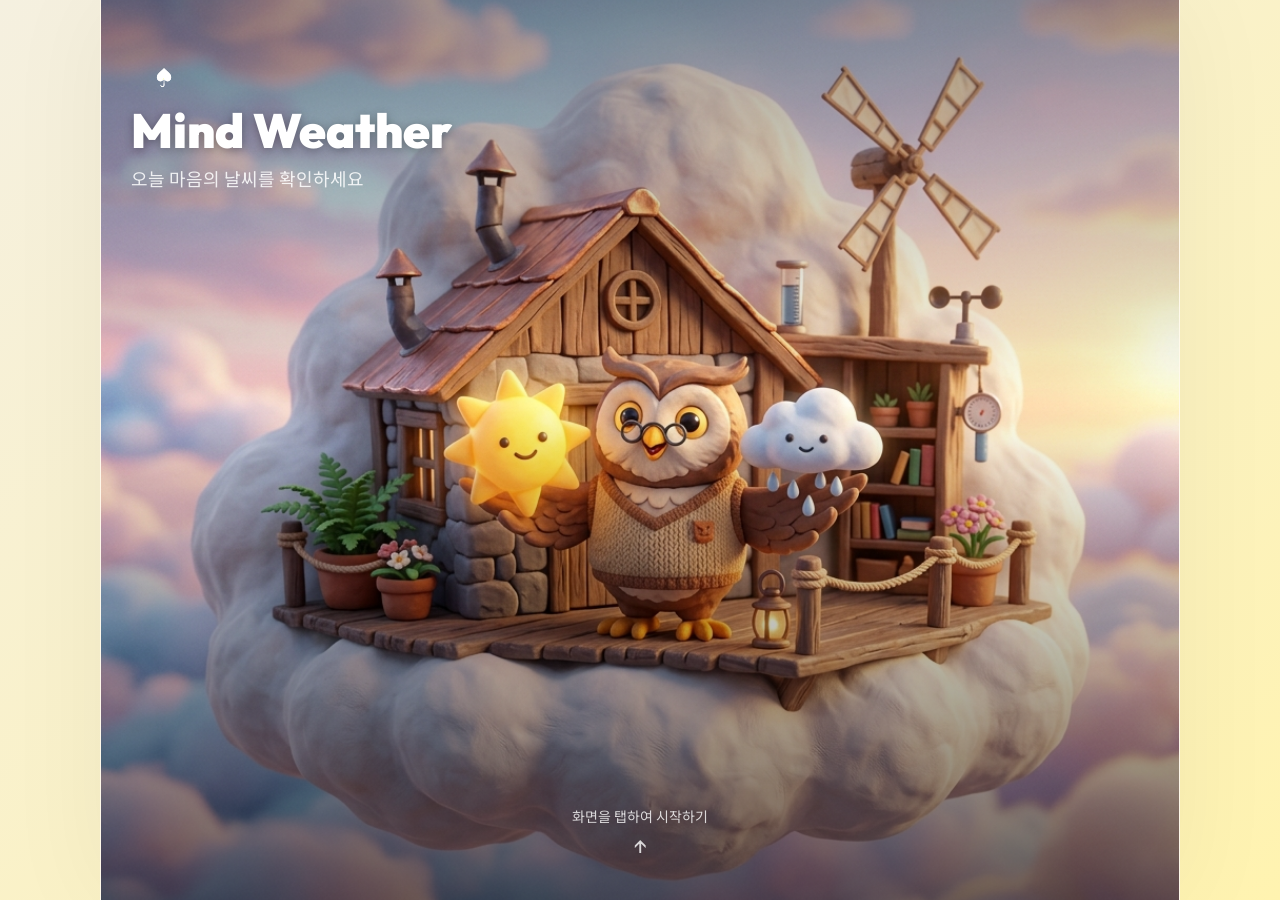
==== commit 9076c79f: "UI: Add Beta Feedback Survey button next to Play button" ====
--- a/index.html
+++ b/index.html
@@ -94,10 +94,16 @@
                 </div>
                 <p id="result-diagnosis"></p>
                 <div id="care-video-section">
-                    <span id="care-title">추천 처방 영상</span>
-                    <div class="video-card" id="care-video-btn">
-                        <div class="video-play-btn">▶</div>
-                        <span id="care-video-text">재생하기</span>
+                    <span id="care-title">더 나은 Mind Weather를 위한 제안</span>
+                    <div class="care-action-row">
+                        <div class="video-card" id="care-video-btn">
+                            <div class="video-play-btn">▶</div>
+                            <span id="care-video-text">재생하기</span>
+                        </div>
+                        <a href="https://forms.google.com" target="_blank" class="survey-card" id="survey-btn">
+                            <div class="survey-icon">📝</div>
+                            <span class="survey-text">베타 의견<br/>보내기</span>
+                        </a>
                     </div>
                 </div>
                 <div class="action-btns">
--- a/style.css
+++ b/style.css
@@ -512,6 +512,48 @@
     box-shadow: 0 6px 18px rgba(255,140,0,0.15);
 }
 
+.care-action-row {
+    display: flex;
+    gap: 10px;
+    width: 100%;
+}
+
+.care-action-row .video-card {
+    flex: 1.4;
+}
+
+.survey-card {
+    flex: 1;
+    background: #FFF8E1;
+    border: 1.5px dashed var(--primary);
+    padding: 12px 14px;
+    border-radius: 16px;
+    display: flex;
+    align-items: center;
+    justify-content: center;
+    gap: 8px;
+    text-decoration: none;
+    transition: all 0.2s ease;
+}
+
+.survey-card:hover {
+    background: var(--accent);
+    transform: translateY(-2px);
+}
+
+.survey-icon {
+    font-size: 18px;
+    filter: drop-shadow(0 2px 4px rgba(0,0,0,0.1));
+}
+
+.survey-text {
+    font-size: 12px;
+    font-weight: 800;
+    color: var(--primary-dk);
+    line-height: 1.25;
+    text-align: left;
+}
+
 .video-play-btn {
     width: 38px;
     height: 38px;
@@ -707,16 +749,35 @@
     box-shadow: 0 8px 22px rgba(0,0,0,0.08);
 }
 
-.video-thumb-placeholder {
-    width: 56px;
-    height: 56px;
-    background: var(--accent);
+.video-thumb-placeholder,
+.video-thumb-image {
+    width: 90px;
+    height: 60px;
+    background-color: var(--accent);
+    background-size: cover;
+    background-position: center;
     border-radius: 10px;
     display: flex;
     justify-content: center;
     align-items: center;
     font-size: 24px;
     flex-shrink: 0;
+    position: relative;
+    overflow: hidden;
+}
+
+.video-thumb-play-icon {
+    width: 28px;
+    height: 28px;
+    background: rgba(0,0,0,0.6);
+    color: #fff;
+    border-radius: 50%;
+    display: flex;
+    justify-content: center;
+    align-items: center;
+    font-size: 11px;
+    backdrop-filter: blur(4px);
+    box-shadow: 0 2px 6px rgba(0,0,0,0.2);
 }
 
 .video-thumb-title {
@@ -724,6 +785,10 @@
     font-weight: 600;
     color: var(--text-main);
     line-height: 1.4;
+    display: -webkit-box;
+    -webkit-line-clamp: 2;
+    -webkit-box-orient: vertical;
+    overflow: hidden;
 }
 
 /* ─────────────────────────────────────────── */
@@ -911,3 +976,87 @@
     .question-box { padding: 20px 18px; }
     .progress-bar-container { margin-bottom: 16px; }
 }
+/* ─────────────────────────────────────────── */
+/* PC 최적화: 가로 공간 활용 & 스크롤 최소화      */
+/* ─────────────────────────────────────────── */
+@media (min-width: 1024px) {
+    #app-container {
+        max-width: 1080px;  /* PC는 넓게 사용 */
+        background: #fff;
+        box-shadow: 0 0 100px rgba(0,0,0,0.05);
+    }
+
+    /* 결과 페이지: 2컬럼 레이아웃 */
+    #result-screen {
+        padding: 40px 80px 120px;
+    }
+
+    .result-box {
+        display: grid;
+        grid-template-columns: 420px 1fr;
+        grid-template-areas: 
+            "label label"
+            "type type"
+            "img diag"
+            "img video"
+            "img btns";
+        gap: 0 60px;
+        text-align: left;
+        align-items: start;
+        padding: 60px;
+    }
+
+    .result-label { grid-area: label; text-align: center; }
+    #result-type { 
+        grid-area: type; 
+        text-align: center; 
+        font-size: 42px; 
+        margin-bottom: 45px; 
+    }
+
+    .result-image-wrapper { 
+        grid-area: img; 
+        height: 420px; 
+        max-height: 420px;
+        margin-bottom: 0;
+        border-radius: 24px;
+    }
+
+    #result-diagnosis { 
+        grid-area: diag; 
+        font-size: 16px; 
+        line-height: 1.8;
+        margin-top: 10px;
+    }
+
+    #care-video-section { 
+        grid-area: video; 
+        margin-top: 20px; 
+    }
+
+    .action-btns { 
+        grid-area: btns; 
+        margin-top: 35px; 
+    }
+
+    /* 비디오 페이지: 2컬럼 리스트 */
+    .video-list {
+        display: grid;
+        grid-template-columns: 1fr 1fr;
+        gap: 20px;
+    }
+
+    /* 시작 페이지 요소를 조금 더 키움 */
+    #start-screen {
+        padding: 0 60px 100px;
+    }
+    .intro-image-wrapper {
+        width: 280px;
+        height: 280px;
+    }
+    .start-title { font-size: 38px; }
+    .content-box { 
+        padding: 60px; 
+        max-width: 800px;
+    }
+}
